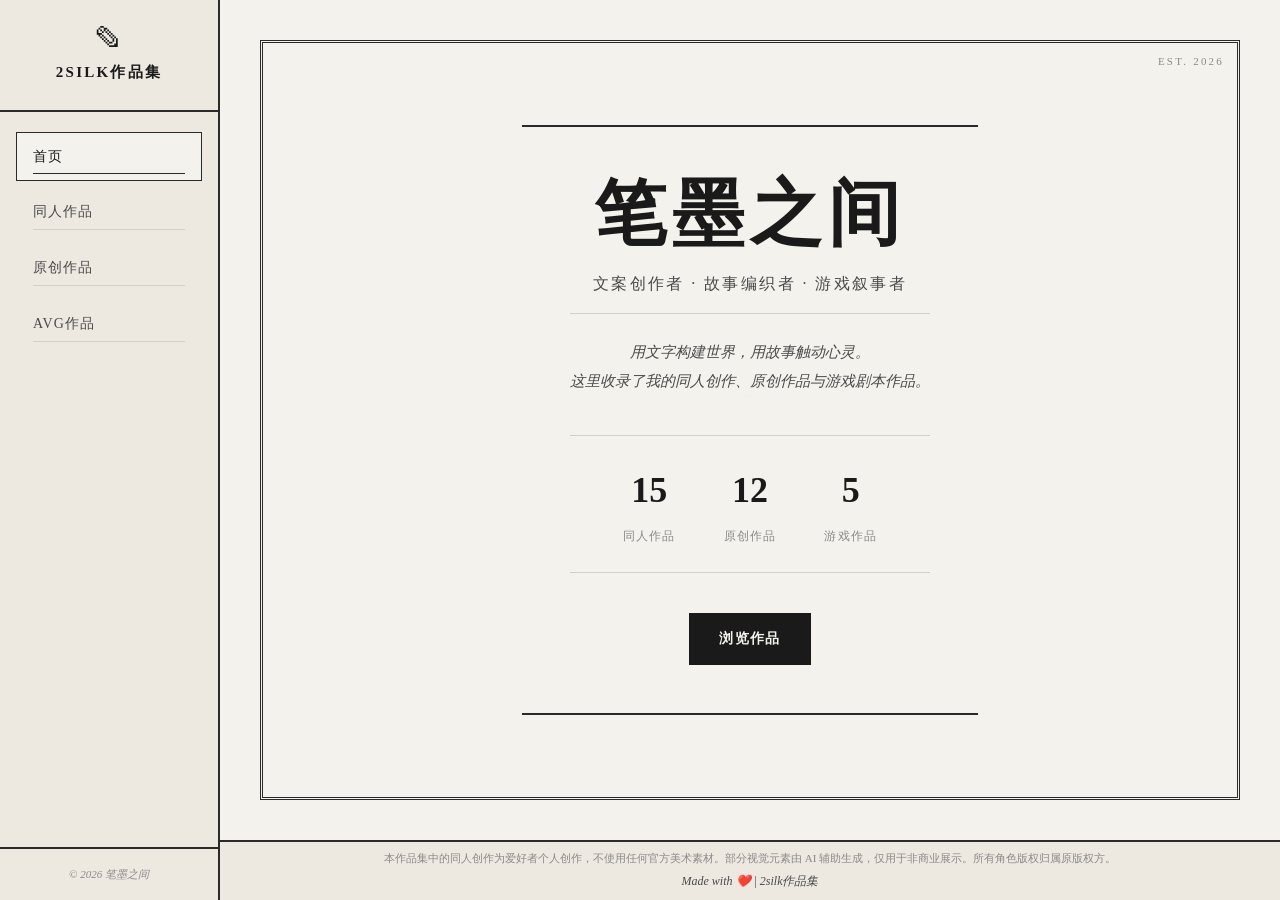
==== index.html @ c12ee705 "Initial commit: 作品集网站" ====
<!DOCTYPE html>
<html lang="zh-CN">
<head>
  <meta charset="UTF-8">
  <meta name="viewport" content="width=device-width, initial-scale=1.0, maximum-scale=1.0, user-scalable=no">
  <title>2silk作品集 | 笔墨之间</title>
  <link rel="stylesheet" href="style.css">
</head>
<body>
  <!-- ===== 侧边导航 ===== -->
  <nav class="side-nav" id="sideNav">
    <div class="nav-header">
      <span class="nav-logo">✎</span>
      <span class="nav-title">2silk作品集</span>
    </div>
    <ul class="nav-list">
      <li><a href="#home" class="nav-link active" data-page="home">首页</a></li>
      <li><a href="#fanworks" class="nav-link" data-page="fanworks">同人作品</a></li>
      <li><a href="#originals" class="nav-link" data-page="originals">原创作品</a></li>
      <li><a href="#games" class="nav-link" data-page="games">AVG作品</a></li>
    </ul>
    <div class="nav-footer">
      <span>© 2026 笔墨之间</span>
    </div>
  </nav>

  <!-- ===== 移动端汉堡菜单 ===== -->
  <button class="menu-toggle" id="menuToggle" aria-label="菜单">
    <span></span><span></span><span></span>
  </button>

  <!-- ===== 遮罩层 ===== -->
  <div class="overlay" id="overlay"></div>

  <!-- ===== 页面容器 ===== -->
  <!-- 每个页面都是独立的固定定位容器，有自己的滚动区域 -->
  
  <!-- 首页 -->
  <div class="page-container active" id="container-home" data-page="home">
    <div class="page-scroll">
      <div class="hero">
        <div class="hero-bg"></div>
        <div class="hero-content">
          <h1 class="hero-title">笔墨之间</h1>
          <p class="hero-subtitle">文案创作者 · 故事编织者 · 游戏叙事者</p>
          <p class="hero-desc">用文字构建世界，用故事触动心灵。<br>这里收录了我的同人创作、原创作品与游戏剧本作品。</p>
          <div class="hero-stats">
            <div class="stat-item">
              <span class="stat-num" data-count="15">0</span>
              <span class="stat-label">同人作品</span>
            </div>
            <div class="stat-item">
              <span class="stat-num" data-count="12">0</span>
              <span class="stat-label">原创作品</span>
            </div>
            <div class="stat-item">
              <span class="stat-num" data-count="5">0</span>
              <span class="stat-label">游戏作品</span>
            </div>
          </div>
          <div class="hero-cta">
            <a href="#fanworks" class="btn btn-primary" data-nav="fanworks">浏览作品</a>
          </div>
        </div>
      </div>
    </div>
  </div>

  <!-- 同人作品 -->
  <div class="page-container" id="container-fanworks" data-page="fanworks">
    <div class="page-scroll">
      <div class="page-content">
        <div class="page-header">
          <h2>同人作品</h2>
          <p>基于已有世界观的故事再创作，以我自己的理解与想象赋予角色新的生命。</p>
        </div>
        <div class="work-grid" id="fanworksGrid"></div>
      </div>
    </div>
  </div>

  <!-- 原创作品 -->
  <div class="page-container" id="container-originals" data-page="originals">
    <div class="page-scroll">
      <div class="page-content">
        <div class="page-header">
          <h2>原创作品</h2>
          <p>完全独立的原创故事，涵盖都市、奇幻、科幻等多种题材。</p>
        </div>
        <div class="work-grid" id="originalsGrid"></div>
      </div>
    </div>
  </div>

  <!-- AVG作品 -->
  <div class="page-container" id="container-games" data-page="games">
    <div class="page-scroll">
      <div class="page-content">
        <div class="page-header">
          <h2>AVG作品</h2>
          <p>橙光AVG视觉小说，含剧情文案、分支设计与角色塑造。</p>
        </div>
        <div class="work-grid" id="gamesGrid"></div>
      </div>
    </div>
  </div>

  <!-- 阅读器 -->
  <div class="page-container page-reader-container" id="container-reader" data-page="reader">
    <div class="reader-layout">
      <div class="reader-topbar">
        <button class="reader-back" id="readerBack">← 返回</button>
        <span class="reader-topbar-title" id="readerTopTitle"></span>
      </div>
      <div class="reader-main">
        <div class="reader-scroll" id="readerScroll">
          <article class="reader-article" id="readerArticle"></article>
        </div>
        <nav class="reader-toc" id="readerToc">
          <div class="toc-title">目 录</div>
          <div class="toc-list" id="readerTocList"></div>
        </nav>
      </div>
    </div>
  </div>

  <!-- 河海津韵 H5 -->
  <div class="page-container" id="container-hehaijinyun" data-page="hehaijinyun">
    <div class="h5-topbar">
      <button class="h5-back" id="h5Back">← 返回作品</button>
      <span class="h5-topbar-title">河海津韵 · 一条运河的数字新生</span>
    </div>
    <div class="h5-scroll" id="h5Scroll">
      <!-- Part 1: 上游段 -->
      <section class="h5-section" id="h5-part1">
        <span class="h5-section-label">壹 · 上游段</span>
        <div class="h5-section-bg"><img src="hehaijinyun/part1.jpg" alt="运河上游段"></div>
        <div class="h5-hotspot" style="top:9%;left:32%;" data-id="p1_1">
          <span class="h5-hotspot-label">九宣闸守闸小屋</span>
          <div class="h5-note">
            <button class="h5-note-close" aria-label="关闭">×</button>
            <div class="h5-note-header">
              <div class="h5-note-type">守闸人日记</div>
              <h3 class="h5-note-title">九宣闸 · 守闸小屋</h3>
              <div class="h5-note-meta"><span>天津静海区南运河九宣闸</span><span>运河守护者</span></div>
            </div>
            <div class="h5-note-body">
              <h4>昔日使命</h4>
              <p>九宣闸始建于明代，是南运河上重要的节制闸口，控制着上游来水与下游漕运的命脉。闸务关系重大，催生了专业的守闸人。其职责往往在家族内或师徒间传承，形成了一套观水情、启闸板、护漕船的独特经验体系。那“绞关嘎吱响，闸板寸寸提”的瞬间，决定着水流的速度与船只的通达。守闸人不只是水利工匠，更是运河脉搏的感知者。</p>
              <h4>今日传承</h4>
              <p>如今的九宣闸已实现现代化水利管理，但闸畔的青石台阶、古老的闸门结构依然诉说着往昔。这里已成为运河文化的重要站点，人们可以在此遥想当年守闸人提闸放水的场景，感受“运河命门”的厚重历史。那份对水情的敬畏、对责任的坚守，已融入运河文化的基因，被一代代人传承。</p>
              <h4>静海九宣闸守闸人日记</h4>
              <p class="date">癸卯年 六月初十 晴</p>
              <p>一大早，天还黑着，我就醒了。河面上风凉飕飕的，还带着腥味，扑到脸上，一下子就清醒了。还是老样子，提上三尺长的铁板收，沿着青石闸门走一遭。大清早的石头又湿又滑，走得时候一定得一步一步走稳了，不然就和老张一样，摔地上半个月下不了床。不过我技术好，从来没摔过。</p>
              <p>今天闸下的水流声和往日不一样，闷闷地，不清脆。我赶紧弯下腰，伸手探进水流，再仔细看水纹地走势。看来是上游前几日的雨下来了，水头快到了。我不敢怠慢，连忙把我儿叫醒，带着他来到绞关胖。我们俩一起抱住绞关的手臂，腰腿一起发力，铁轴与石槽嘎吱嘎吱响，闸板一寸寸被提起，汹涌的河水一下子涌出来。我看着我儿高大强壮的背影，第一次意识到我的儿子已经长大了，可以继承我的事业。我们陈家时代守着这九宣闸，到我这就是第三代了，从前我还担心儿子心太野，干不了这活，但是谁想到这小子越长大越沉稳，我这心一下踏实了。</p>
              <p class="date">六月十五 小雨</p>
              <p>今天天不好，刚晌午，雨就下来了。这雨啪嗒啪嗒没下一会，远远看着，一支漕船队就来了，船队在闸前慢慢停下来，跳板上跳下来一个押运官。我一看，嘿，老相识了。老何一开口还是文邹邹的，什么麻烦了幸苦了，我就不爱听，拉着他进来喝水歇脚。老何可歇不住，走到闸边，看看水位刻度，又抬头看看天，愁得直叹气。我知道他在担心什么，我赶忙宽慰他。现在这天气可不是和启闸放水，万一雨再下会，很危险，不如让船工兄弟们靠岸歇歇，吃几口热乎饭，等雨过了给你们送过去。</p>
              <p>过了会，雨果然停了，老何笑得眯缝眼。我赶紧让闸门提起，十余艘船漕一艘艘过去，老何给我招手。我就说就没我办不成的事。</p>
              <p class="date">六月二十 大暑</p>
              <p>这鬼天气，没把人热死，但这也不耽误今天的大事。儿他娘一大早就开始收拾，杀了只鸡，香烛纸马也备好了，今天要祭拜河神爷，给他过生辰。</p>
              <p>到了傍晚，天好容易凉快点，村里的人都来了。在河神庙前早就已经摆好了鸡、鱼还有瓜果。我穿着新衣服，站在乡老前，在庙前主持祭祀。我先点燃香烛，然后就开始念祝祷词，这是世代传下来的，我爹、我爷爷、我太爷爷祭祀的时候都要念，乞求来年平安，接着大家一起倒地跪拜。等祭拜完了，我就把供品跟大家分了，这就是“散福”，大家就一边吃一边笑。每次祭拜都是我最开心的时候，看着大家说笑，再看着我们世代守护的运河，心里美滋滋的。</p>
            </div>
          </div>
        </div>
        <div class="h5-hotspot" style="top:38%;left:22%;" data-id="p1_2">
          <span class="h5-hotspot-label">独流老醋坊</span>
          <div class="h5-note">
            <button class="h5-note-close" aria-label="关闭">×</button>
            <div class="h5-note-header">
              <div class="h5-note-type">醋坊学徒回忆录</div>
              <h3 class="h5-note-title">独流老醋坊 · 体验工坊</h3>
              <div class="h5-note-meta"><span>天津静海区独流镇南运河畔</span><span>舌尖上的非遗</span></div>
            </div>
            <div class="h5-note-body">
              <h4>昔日匠心</h4>
              <p>独流老醋，源于明代，与运河血脉相连。是中国三大传统名醋之一，与山西陈醋、镇江米醋齐名，距今已有三百多年历史。其酿造技艺于2002年入选天津市非物质文化遗产名录。在漕运鼎盛时期，一坛坛老醋经由南运河进入海河，北上京津，南下齐鲁，成为运河饮食文化中流通的商品与味觉记忆。</p>
              <h4>今日新生</h4>
              <p>如今，独流老醋作为重要的非遗品牌持续发展。传统的古法技艺，作为宝贵的文化记忆在行业内得到传承与保护。在独流镇，游客可以了解酿造流程，品尝正宗风味，感受运河之水与时间共同造就的匠心之作。</p>
              <h4>南运河畔独流镇醋坊学徒回忆录</h4>
              <p>我叫石头，宣统二年一进秋，我就被爹娘送到这镇上的醋坊做学徒。我其实一点都不想来，我舍不得我爹娘。我娘对着我抹眼泪，一边给我收拾包袱一边哭，看得我也想哭。我爹拍拍我脑袋，嘱咐我手脚麻利点，让我多学多问，学个手艺以后饿不死。我有点懂又优点糊涂，但是我爹总不会害我，我就这么上路了。</p>
              <p>我们独流镇顶有名，一是因为南运河三岔河口的水流在这里，一是因为我们这有名的醋。</p>
              <p>刚到醋坊的时候，那味差点给我呛晕过去。如果只是酸味倒还好了，那味道说不上来，好像钻进我的鼻孔进我的脑子，冲得我睁不开眼。我的师傅是醋坊得大掌柜，精瘦精瘦的，眼睛比刀还锋利。我当时有些怕他。他领着我去院子里看上百口半埋在底下的紫砂缸，告诉我这醋是要运河的水、本地的高亮还要加上本地的日头、风和耐心，少一个都酿不出来。我装作听懂的样子点点头。</p>
              <p>然后我就开始干活了，从最简单的看缸开始。每天天不亮，我就要跟着大师兄光着脚爬上梯子，一个个揭开缸顶的苇席盖子。我一开始不懂为啥一定要光着脚，这脚底板老被石子沙子扎。师傅训我，说脚底板最知道冷热，只要光着脚踩上去，才能指导缸里面的温度变化。我不敢顶嘴，只能光脚踩在满是露水的缸沿上，有时还差点摔下去。幸好有我师兄在，他在我后面托着我，还叮嘱我让我身子稳住，这样眼睛才能看准，鼻子才能闻细。我听话弯腰去闻，这味更冲了，我眼睛都睁不开，师傅还要在旁边考我，问我东角第三口缸什么成色了。我努力地去闻，好像酸里面有点酒气，还有点果子熟了的甜香。师傅告诉我那是醋正在转味，过两天就该下盐止酵了。我好像懂一点了。</p>
              <p>酿醋除了手艺还需要运河水。坊里取水，不能在近岸的浅水，一定要摇着小船到运河中心水流最活的地方用水桶沉下去打上来。师傅说这是因为岸边的水有太多泥土气，不够活。等到了冬天，河面结冰，漕运听了，我们醋坊却忙了起来，为的是开春的第一批商船。</p>
              <p>那时候整个镇子都是醋香味，一辆辆骡马车都拉着成坛的老醋，从各个醋坊汇聚到运河码头。可热闹了，船老大和醋坊掌柜们在岸上议价，扛活的脚夫们喊号子把一坛坛醋搬上甲板。那些醋就这么顺着南运河进入海河，北上京津，南下齐鲁。</p>
              <p>我来到这的第三年，我终于有机会跟着师傅一起淋醋，就是把发酵成熟的醋装进淋缸，舀入运河水，利用古法让汁液一层层渗透析出。师傅让我尝了一口，那味道很香很香，还有回甘。我终于爱上了这里的醋，爱上了酿醋，之前师傅和我说的话，爹娘和我说的话我全懂了。</p>
            </div>
          </div>
        </div>
        <div class="h5-hotspot" style="top:78%;left:30%;" data-id="p1_3">
          <span class="h5-hotspot-label">纤夫的号子</span>
          <div class="h5-note">
            <button class="h5-note-close" aria-label="关闭">×</button>
            <div class="h5-note-header">
              <div class="h5-note-type">纤夫日记</div>
              <h3 class="h5-note-title">纤夫的号子</h3>
              <div class="h5-note-meta"><span>天津武清区北运河河西务段</span><span>力的诗篇</span></div>
            </div>
            <div class="h5-note-body">
              <h4>昔日身影</h4>
              <p>北运河河西务段，河道曲折，水流湍急。纤夫们赤膊弓背，脚踩险峻河岸，肩扛沉绳，以号子为令，齐心拉船前行。那一声声即兴编唱的劳动号子，不仅是协调动作的节拍，更是与自然抗争的生命呐喊，是运河上最原始悲壮的声音艺术。</p>
              <h4>今日回响</h4>
              <p>如今的北运河武清段，经过生态治理与景观提升，已成为风景优美的滨水廊道。漫步于此，可在绿水清风中遥想当年“舟行水上、纤夫在岸”的艰苦与壮阔，感受运河文化中坚韧不拔的精神力量。</p>
              <h4>武清段北运河河西务一代纤夫日记</h4>
              <p class="date">民国四年 三月初二 晴</p>
              <p>河开了。在河西务等了七八天，冰排总算往下走了，我和兄弟们眼睛里直冒绿光，一个冬天过去，我们肚子里的油水早就刮干净了。</p>
              <p>今天接了开春的第一趟活，是通州来的粮船，往天津卫送。这船老大好说话，价钱老规矩，还管两顿饭。</p>
              <p>我和兄弟们一下子来了干劲，我一嗓子吼出去：“搭肩——”。身后十几个兄弟齐刷刷把纤绳往肩膀上套，拿绳子死沉死沉，像一条大蟒蛇，往肩上一搭感觉骨头都断了。这天凉，绳子也沉，要想活干好，非得使点绝招，那就是喊号子。什么“天上的日头毒又毒”“地下的喝水冷又冷”，几句喊下来身子也热了，也有劲了，而且得是喊得越大声越好。我边喊边留意，这一群人属我喊得好。</p>
              <p class="date">三月初五 阴</p>
              <p>要说我们最怕的就是过青石砬子了，那简直就是鬼门关。路窄得跟刀尖一样，下面就是翻滚的水流。只要一到这，我准得喊：“收绳——提起——”。所有人都紧紧贴在石壁上，屏住呼吸，一寸一寸挪动，这时候就又要喊号子了。</p>
              <p class="quote">“加把劲啊——过了鬼门关！”<br>“阎王爷嫌咱——命太贱！”</p>
              <p>喊几句提提气，再一点点磨过去，每次过去了，我都松口气。</p>
              <p class="date">三月甘八 晴</p>
              <p>这趟活总算是完了，结完账，手里拿了钱，心里才踏实，这次也是有惊无险啊。到了码头边，看到一个学生模样的人那个本子不知道再写什么。看到我过来他跑来问我会不会唱号子，说这是民间艺术。</p>
              <p>这可是问对人了，这一片谁不会唱号子，但是属我唱得最好，但是说啥民间艺术我也不懂，那学生好像想听，我就跟他喊了几句，我一边喊，他一边记。后来我才明白，他那我们的号子当文化嘞。我是不懂这那的，我只知道，没有这号子我们就干不了活，这鬼门关也过不去，有了号子就有了胆子，有了吃饭的家伙。不管了， 好好歇歇，明天，又要回去了。</p>
            </div>
          </div>
        </div>
      </section>

      <!-- Part 2: 郊野文旅 -->
      <section class="h5-section" id="h5-part2">
        <span class="h5-section-label">贰 · 郊野文旅</span>
        <div class="h5-section-bg"><img src="hehaijinyun/part2.jpg" alt="运河郊野文旅段"></div>
        <div class="h5-hotspot" style="top:18%;left:22%;" data-id="p2_1">
          <span class="h5-hotspot-label">杨柳青年画作坊</span>
          <div class="h5-note">
            <button class="h5-note-close" aria-label="关闭">×</button>
            <div class="h5-note-header">
              <div class="h5-note-type">年画匠人日记</div>
              <h3 class="h5-note-title">杨柳青年画作坊</h3>
              <div class="h5-note-meta"><span>天津西青区杨柳青镇</span><span>清代中叶—民国时期城市手工艺文化</span></div>
            </div>
            <div class="h5-note-body">
              <h4>昔日辉煌</h4>
              <p>杨柳青木版年画自清代中叶盛行，以杨柳青镇为核心，辐射南乡三十二村庄（如周家庄、李家庄、赵家庄、古佛寺、炒米店等），形成庞大的年画生产体系。作坊里香气混杂，墨汁、木料、炭条、宣纸轮番上阵，画师们晨起听码头号子、傍晚看南运河渔火点灯，打样、雕版、套色、开相、裱画一气呵成。年画图案丰富多彩，吉祥喜庆，流行于天津及周边地区的民居门楣、商铺橱窗。那时的杨柳青，是年画手艺人聚集的中心，也是运河水路贸易带动下的文化繁盛之地。</p>
              <h4>今日新生</h4>
              <p>时光流转，杨柳青镇的年画作坊虽少了当年的繁忙，但木版年画仍通过博物馆、文创体验店和节庆活动延续。游客可走进改造后的作坊，观摩打样、刻版、套色、开相、裱画全过程，体验“墨香、纸香、木香”的古老工艺。作坊旁的南运河水面静静流淌，古运河桥梁和村落轮廓依稀可辨，仿佛把人带回民国时期的作坊日常。年画不仅是文化遗产，更成为市民和游客理解天津运河沿岸历史生活的窗口，让古老的年味在现代城市中得以延续。</p>
              <h4>《杨柳青年画匠人日记：勾·刻·印·画·裱》</h4>
              <p class="date">一、勾：出样子——腊月十六·晨</p>
              <p>霜花结在门楣上，南运河的雾正漫过九宣闸，又到了必须缩着脖子开门的年关。</p>
              <p>听见辛口码头那头传来拖船的号子，我便知道自己该起来开工了。无论是对岸的商船，还是我用来糊口的这门年画手艺，都跟运河水一样从祖祖辈辈那代流淌下来，师傅在世时常说：“咱辛口的水，打从光绪九年宣闸那会儿就养人。”</p>
              <p>作坊里杜梨木板的香气混着新磨的墨味，比后巷玉佛寺的檀香还提神。今天要做的是《莲年有余》墨线版，讲的是吉祥喜庆、年年有余。天津人过年，门上少不了贴这幅画：胖娃娃抱鲤鱼，脚踩莲花，寓意“有鱼有莲”“连连有余”，图个好兆头。</p>
              <p>我让徒弟小顺磨墨，砚台里墨汁映着窗棂，跟窗外的运河水一块晃。我拿起炭条开始打样。行里把这步叫“勾”，也叫“出样子”。是整幅年画的第一步，相当于立骨架。画师得先照着画店要的题目或自己的心意设计图样，初稿打完，再一遍遍改，最后用白描的法子勾出干净线稿，转到薄棉纸上备用。杨柳青年画的底子，全靠这一勾的准头。</p>
              <p>小顺磨完墨也有样学样，捏着炭笔打草稿，鱼肚画得比漕船还宽。我敲他脑袋笑骂：“鲤鱼再肥也得收着劲儿，你这画得像没扎口的粮袋！”</p>
              <p class="date">二、刻：雕版——腊月十七·晚</p>
              <p>腊月二十三，天擦黑，屋外风刮得瓦片直响。老霍正低着头刻那块《莲年有余》，手底下的木板被刨得细腻光滑，凿子一进一出，卷起的木屑打着旋儿落到膝头。</p>
              <p>“瞅这鲤鱼，肥得好！”他乐呵呵地说，胡子尖都颤。老霍刻的是墨线版——整幅画的“骨头”，得稳，得有神气。他爷爷当年给光绪爷画过“贴落”，老霍总爱提这茬儿，说手上的茧子比刨子还硬。</p>
              <p>我问：“‘点套’分了几色？”老霍头也不抬：“红黄绿蓝，四色。”作坊里干活的都懂，“点套”是印刷前的分色定版，也就是在画稿勾好、刻出墨线版之后，要由画师确定整幅画要用几种颜色、每种颜色印在什么位置。每定一种色，就得刻一块对应的色版。三色拙朴，四色活泛，五色热闹，六色就得大师出手。所以老霍说红黄绿蓝四色，其实是在显摆手艺，说明他刻的墨线版分色讲究、层次够足。四色能配出七八种过渡色，既热闹又不俗，正是行里人常夸的“四色套，八面光”。</p>
              <p>小顺在旁边打下手，我让他学着认刀。圆口刀刻弧线，莲花瓣、胖娃娃脸都靠它；斜口刀刻直线，鱼鳞、衣褶要利落；三角刀专管细活儿，眼眉、叶脉、鱼须。</p>
              <p>“师傅，”小顺问，“刻到啥时候才算出师？”我重复了一遍师祖讲过的话：“等你刻的鲤鱼能让猫去扑，就算成了！”</p>
              <p class="date">三、印：套色——腊月十八·午</p>
              <p>“啪嗒！”我把木夹子拍在画案上，宣纸绷得紧紧的。小顺蹲在旁边，我指着纸边说：“印画先得夹牢，松了，印出来就是歪嘴娃娃！”他慌忙学着夹，我接过来示范：“天头一道，地脚一道，中间一道，三夹稳喽，纸才不会跑。”</p>
              <p>案上放着昨夜晾干的墨线版，旁边一溜排着红、黄、绿、蓝四色版。印画的规矩，是先骨后肉——墨线先印出神气，再套彩添喜气。</p>
              <p>我先在墨线版上匀匀抹上墨，左手翻纸，右手拿起鬃刷。刷子在纸上轻轻滑过，一下、两下，墨迹便透了上来。力道必须把握好，趟子使得太轻，线不匀；太重，又容易糊。印完一色，换一版，一遍遍对准十字标。先印红，红是喜气的根儿。娃娃的腮、鲤鱼的鳞尖，都是红。刷子一趟过去，整幅画立马亮了。再印黄，黄是光，是福气。它落在元宝、腰带、莲心上，添得整幅画金灿灿的。第三是绿，绿衬生意，也养眼。莲叶、鱼尾、门帘，都靠它生出活气。最后压蓝，蓝是压轴的色，不多，只点在云纹、鞋帮上，稳着气场，不让前头几色显得太喧闹。</p>
              <p>四版一层层叠上去，趟子扫动的节奏像河水拍岸，纸面一点点透出年味。晾起来看，红不俗、黄不燥、绿不脏、蓝不暗，热闹得刚刚好。</p>
              <p class="date">四、画：开相——腊月十九·晚</p>
              <p>油灯的火苗子舔着灯芯，把画案子照得一片黄澄澄。我跟小顺蹲在“门子”前——今儿该给《莲年有余》的胖娃娃“开相”。</p>
              <p>小顺笨手笨脚捏着细狼毫笔，金粉调得太稀，一滴黄汤子滴在鱼眼睛上，他“哎哟”一声，脸立马白了。我照着他后脑勺拍了一巴掌：“慌嘛！拿吸水纸沾，别擦！明儿让你娘拿鸡蛋黄给你补补手笨！”</p>
              <p>作坊里颜料罐子叮当作响——石青是拿蓝铜矿碾的，末子细得能飘起来；藤黄搁在粗瓷碗里，跟南运河的迎春花一个色。我眯着眼瞅那胖娃娃的脸，想起画诀里的娃娃样：“短胳膊短腿大脑壳，小鼻子大眼没有脖”。</p>
              <p>外头忽然“砰”的一声炸响，小顺吓得笔都掉了。我扒着窗户一看——是西巷二傻子在放二踢脚，红纸屑飞得比玉佛寺的塔尖还高。老杨头推着车吆喝：“山楂的！糖葫芦串儿——”小顺吸溜着鼻子：“二十三祭灶，我娘说要炸糖糕……”“先把活儿干好！”</p>
              <p>“师傅，咱这手艺，明年还能有饭吃不？估衣街的洋布庄都卖机器印的画了……”灯芯爆了个小花，我叹口气，把油灯往他那边推：“明儿还得给石家大院那幅‘开脸’，早点睡。记着，只要还有人家贴年画，咱手里的笔就撂不下。”</p>
              <p class="date">五、裱：装裱——腊月二十·晨</p>
              <p>小顺一早就把糨糊熬好，我伸手试了试温度，不凉不烫，正合适。案上摊着昨夜晾干的《莲年有余》，胖娃娃的红袄绿裤透着光。</p>
              <p>“裱画靠的不是力气，是稳。”我叫小顺过来打下手，用刷子顺着纸背抹糨糊。头道托纸贴上后，轻轻赶气、拍平，再晾。第二道、第三道都得等干透再托，这叫“三托三晾”，急不得。好画得靠好裱，最后的成果板正、透气、扛潮，挂十年都不会走样。</p>
              <p>等日头爬到文昌阁檐角，我抹了把汗，把画晾在竹架上。四五天的工夫，就为了这一幅。等颜色透干，石家大院的伙计来取，人家挂在堂前，也就图个热闹。无论咱做得再仔细，到了他们眼里，也不过是年节里的一幅买卖画。吃过腊八粥，贴上去，过了元月十五就撕下烧了。咱这些手艺人忙得眼花手软，图的就是一声“行价没变”。</p>
              <p>有时我也琢磨，这门手艺还能坚持多久。不过，万一还有人想买呢？年画嘛，喜气的事，总不能断在咱这代人手上。</p>
              <p>南运河上的渔火亮了，独流木桥的轮廓在暮色里像幅水墨画。小顺蹲在门槛上数铜板，我拍他后背：“收好了，改明儿给你娘做身新衣裳，剩下的给你爹打壶酒。”</p>
            </div>
          </div>
        </div>
        <div class="h5-hotspot" style="top:28%;left:72%;" data-id="p2_2">
          <span class="h5-hotspot-label">什样杂耍一锅烩</span>
          <div class="h5-note">
            <button class="h5-note-close" aria-label="关闭">×</button>
            <div class="h5-note-header">
              <div class="h5-note-type">津门茶园散文</div>
              <h3 class="h5-note-title">什样杂耍一锅烩</h3>
              <div class="h5-note-meta"><span>天津南开区运河沿线杂耍茶园</span><span>民国时期—天津曲艺鼎盛期</span></div>
            </div>
            <div class="h5-note-body">
              <h4>昔日辉煌</h4>
              <p>天津杂耍，作为北方曲艺的重要发祥地，自民国初年起便活跃于大运河沿岸的小梨园、大观园等舞台。杂耍园子（茶园）多依运河而建，台下观众与船工、茶客亲近互动，演员即兴应对观众“垫话”，形成独特表演传统。演出内容称为“什样杂耍一锅烩”，融合京韵大鼓、梅花大鼓、河南坠子、山东梨花片等各地曲艺技艺，并强调“现挂”，即演员根据现场情况临时发挥、加花点（即兴的装饰性表演或唱词）。代表名家刘宝全以京韵大鼓闻名，唱腔雄浑、节奏明快，即兴能力强；史文秀擅长梅花大鼓，注重声势结合，鼓点与身段变化精彩。“戏剧大成于北京，杂耍发祥于天津”的深厚底蕴，令杂耍成为津门特有的城市文化符号。</p>
              <h4>今日新生</h4>
              <p>随着时代变迁，传统杂耍文化面临传承断层和观众流失，但天津杂耍正积极推动复兴与保护。多家老字号园子改造为文化演艺场所，定期举办杂耍表演和曲艺讲座，让公众体验原汁原味的津门味道。近年来，天津市已启动杂耍申报国家级非物质文化遗产工作，这不仅肯定了其历史价值，也为艺术创新提供政策支持。通过申遗，年轻观众被吸引参与演出与学习，相关部门加强整理与研究，天津杂耍的传统技艺、表演规则和互动文化得以保存和传承。</p>
              <h4>《津门杂耍茶园》</h4>
              <p>“当啷——！”茶房老李手一抖，铜壶盖掉地上，正赶上戏台上张寿臣抖包袱：“您猜咋地？京剧名角登台得鸣锣开场，咱这杂耍园子的角儿上场——得先接茶客扔的糖堆儿！”</p>
              <p>满场都乐了，运河风裹着鱼腥味吹进杂耍园子，无论是老街坊还是新游客都拍起手来。</p>
              <p>船工老张蹲第一排，啃着炸糕接话：“刘宝全先生，您那《白帝城》今儿得带‘花点’啊！”台上先生立马改词：“赵云护主——就跟您过河似的，千难万险盖不住的稳当！”台下哄笑叫好：“听听！张大哥，明儿您过了三岔口，可得给刘先生捎两条活鱼来！”——这才是天津杂耍园子的热络气儿，台上台下拿码头事儿逗乐。</p>
              <p>天津杂耍的词儿是“现挂”的，不止今天这场是这样。河南坠子田姑娘抱着坠胡上台，见台下估衣街的老板娘正扒拉算盘，张口就改了词：“穆桂英披挂整，不挂帅印扛面袋，估衣街的布衫子，全靠商船遥运来！”茶房老李拎着锡壶跑过，接了句荤口：“田姑娘要是扛面袋，船工们抢着帮你拉纤哟！”台上姑娘脸一红，手里坠胡一挑，调子拐了个天津快板的弯儿，逗得满场茶碗碰得叮当响。</p>
              <p>咱天津是“什样杂耍一锅烩”。刚看完史文秀的梅花大鼓，转眼就见抖空竹的小子把空竹甩成漩涡；戏法王的坛子在手里转得比漕船舵还溜，啪地一声扣桌——变出仨狗不理包子！</p>
              <p>月上中天，运河里的船点起灯笼，茶园的汽灯把“杂耍”俩字照得发烫。真正的天津味儿，就在这园子里：不装腔，不拿乔。糖堆儿飞满空，台下观众随口接话，手巾、道具在空中翻腾，汗珠、笑声、喊声混成一股热气，活泛泛地淌进老少爷们的心里。</p>
            </div>
          </div>
        </div>
        <div class="h5-hotspot" style="top:68%;left:75%;" data-id="p2_3">
          <span class="h5-hotspot-label">爱国布</span>
          <div class="h5-note">
            <button class="h5-note-close" aria-label="关闭">×</button>
            <div class="h5-note-header">
              <div class="h5-note-type">民国《益世报》特讯</div>
              <h3 class="h5-note-title">爱国布</h3>
              <div class="h5-note-meta"><span>估衣街实业工厂旧址</span><span>民国时期——天津民族工商业兴起期</span></div>
            </div>
            <div class="h5-note-body">
              <h4>昔日辉煌</h4>
              <p>民国初年，天津已是北方最重要的纺织重镇。漕运衰而商贸兴，沿运河两岸的工厂烟囱与机织声，成为近代中国“新工业文明”的象征。自周学熙创办直隶工艺总局以来，天津织染业迅速由手工坊转入机器化生产。1904年创立的“天津织染缝纫公司”，率先引入英式电力织机；1915年官办“直隶模范纺纱厂”开工，成为北方机器纺织业的起点。其后华新、裕元、宝成等民族资本纱厂相继成立，织机林立，昼夜轰鸣。</p>
              <p>“爱国布”的旗帜在五四运动中高高飘扬。为抵制洋货，天津工人以国产棉纱织布，染上蓝印、花纹与“华新”商标，称为“爱国布”，销往北平、山东、河南各地。彼时的织工，多为出身贫寒的女子，操梭转机间，终日纺线。人称“织娘”或“机房红”，她们身影穿梭于纱机之间，犹如机器的脉搏，与城市的呼吸同频。</p>
              <h4>今日新生</h4>
              <p>昔日的大胡同织染区，机杼之声早已淡去，而天津织染工业的精神却在城市记忆中延续。天津青年设计师与非遗传承人合作，将“爱国布”图案与蓝印花布、织锦纹样相结合，推出文创服饰与织品，将旧日工房的机械美学重新转译为当代审美。织染，不再只是工业的象征，而成为天津城市精神的载体——以柔制刚，以工显智，在流水的节奏中延续一座城市的生命力。</p>
              <h4>爱国布风行津门　国产货撼动九州</h4>
              <p class="date">民国八年五月六日 天津《益世报》特讯（本报记者 张伯苓）</p>
              <p>天津电——天津所产“爱国布”，驰名全国，近来尤为津门之冠。其兴起之原，实肇于本世纪初叶民族危机方殷、爱国思潮方炽之际。清廷末年，洋布充斥，土布销路渐废，织匠失业，街巷机声日稀。时直隶总督袁世凯以“新政”为号，设直隶工艺总局于津，以“振兴工艺、奖劝民办实业”为旨，劝民间自织自染，期以挽回利权。然因外货倾销，国人好洋，成效寥寥。</p>
              <p>迨至光绪三十一年（1905），举国掀起反美爱国运动，天津工商学三界首倡“抵制美货”“提倡国货”，《不售美货说帖》《抵制美货实行办法十则》相继传布。商界名士宋则久，时任敦庆隆绸缎庄经理，率先登《大公报》广告，宣称“代售天津各厂所织诸样土布”，并题名“爱国布”，取其“以布表志、以货报国”之义。此举一出，群商效之，国货风气乃大启焉。</p>
              <p><span class="highlight">【实业自强　学界助宣】</span>记者近日至估衣街采访，所见爱国布之旗帜几遍街衢，男女学子多着土布衫，襟前绣五色旗徽。天津女师学生李慧珍登台演说曰：“洋布着身，犹受外侮；土布披体，方见自尊！”声震屋瓦。各布庄悬挂“爱国布”“中国人”诸商标，顾客盈门，排队者自朝至暮不绝。裕昌布庄东主赵德山更宣称：“凡购国布者，学生半价，市民满丈赠徽。”城西“天津实业工厂”厂主韩锡章受访言：“自国货运动起，厂中织机百余架，昼夜不歇。南开、北洋学生多来义务助销。”</p>
              <p><span class="highlight">【学界倡言 商界响应】</span>记者近日走访城内多家布庄与织布厂，所见所购爱国布均附商标，精美印制，或绘五色旗，或饰狮球、麒麟、双凤、聚宝盆、八仙、魁星等图案，寓意爱国富民；亦有飞艇、火车、轮船、汽车等图样，象征时代新机。各厂主多题告白于布边，言“提倡国货、振兴工商”“精求实业、挽回利权”，并嘱顾客“认明商标，庶不致误”。其文虽质朴，而情切切，见商人之良心、国人之志气。</p>
              <p><span class="highlight">【质精于工　名扬四方】</span>记者所访各厂，织布机改良已多，布质较前精细。民立第三半日学堂工艺厂曾与技师共研，将机器改良后，织布速度倍增，布质更为细密。《大公报》曾称赞：“其功可抵美布矣。”诸厂普遍重视机件、染料、花样之改进，织造素布、花布、闪花布、丝光布，以及袍料、被面等各式品类。工人昼夜操机，顾客络绎不绝，学界商界交相响应，皆以土布示志，彰显爱国之心。</p>
              <p>目前，天津爱国布风行津门，学生、市民争相购买，五色旗飘处，即见其布之影。厂主与学子同心，昼夜奔忙，热闹非常，其盛况可谓前所未有。</p>
            </div>
          </div>
        </div>
      </section>

      <!-- End -->
      <section class="h5-end" id="h5-end">
        <h2>河海津韵</h2>
        <p>一条运河 · 千年文脉 · 数字新生</p>
        <a onclick="scrollToH5Section('h5-part1')">回到上游 ↑</a>
      </section>
    </div>

    <!-- Navigation dots -->
    <div class="h5-nav-dots">
      <div class="h5-nav-dot active" data-target="h5-part1"></div>
      <div class="h5-nav-dot" data-target="h5-part2"></div>
      <div class="h5-nav-dot" data-target="h5-end"></div>
    </div>
  </div>

  <!-- 全站页脚 -->
  <footer class="site-footer">
    <p class="disclaimer-text">本作品集中的同人创作为爱好者个人创作，不使用任何官方美术素材。部分视觉元素由 AI 辅助生成，仅用于非商业展示。所有角色版权归属原版权方。</p>
    <p class="footer-sign">Made with ❤️ | 2silk作品集</p>
  </footer>

  <script src="data.js"></script>
  <script src="app.js"></script>
</body>
</html>
---- style.css ----
/* ===== 基础变量 ===== */
:root {
  --paper: #f4f2ec;
  --paper-aged: #ede9e1;
  --ink: #1a1a1a;
  --ink-dim: #4a4a4a;
  --ink-muted: #8a8a8a;
  --border: #2a2a2a;
  --border-light: #d4d0c8;
  --shadow: 0 2px 12px rgba(0, 0, 0, 0.12);
  --radius: 0;
  --radius-lg: 0;
  --transition: 0.3s ease;
  --nav-width: 220px;
  --footer-height: 60px;

  /* 旧变量映射，保持兼容 */
  --bg: var(--paper);
  --bg-card: #fff;
  --bg-hover: var(--paper-aged);
  --primary: #1a1a1a;
  --primary-light: #4a4a4a;
  --text: var(--ink);
  --text-dim: var(--ink-dim);
  --text-muted: var(--ink-muted);
  --border-hover: var(--border);
}

/* ===== 重置 ===== */
*, *::before, *::after {
  box-sizing: border-box;
  margin: 0;
  padding: 0;
}

html, body {
  height: 100%;
  overflow: hidden; /* 禁止全局滚动 */
}

body {
  font-family: Georgia, 'Times New Roman', 'Noto Serif SC', 'SimSun', serif;
  background: var(--paper);
  color: var(--ink);
  line-height: 1.7;
}

/* 报纸纸张纹理 */
body::before {
  content: '';
  position: fixed;
  inset: 0;
  pointer-events: none;
  z-index: -1;
  opacity: 0.35;
  background-image:
    radial-gradient(circle at 20% 30%, rgba(0,0,0,0.03) 1px, transparent 1px),
    radial-gradient(circle at 70% 60%, rgba(0,0,0,0.02) 1px, transparent 1px),
    radial-gradient(circle at 40% 80%, rgba(0,0,0,0.03) 1px, transparent 1px);
  background-size: 120px 120px, 180px 180px, 220px 220px;
}

/* ===== 侧边导航 ===== */
.side-nav {
  position: fixed;
  left: 0;
  top: 0;
  width: var(--nav-width);
  height: 100vh;
  background: var(--paper-aged);
  border-right: 2px solid var(--border);
  display: flex;
  flex-direction: column;
  z-index: 100;
  transition: transform var(--transition);
}

.nav-header {
  padding: 24px 20px;
  border-bottom: 2px solid var(--border);
  display: flex;
  flex-direction: column;
  align-items: center;
  gap: 8px;
  text-align: center;
}

.nav-logo {
  font-size: 28px;
  color: var(--ink);
  font-family: Georgia, serif;
  line-height: 1;
}

.nav-title {
  font-size: 15px;
  font-weight: 700;
  color: var(--ink);
  letter-spacing: 0.15em;
  text-transform: uppercase;
}

.nav-list {
  list-style: none;
  padding: 20px 16px;
  flex: 1;
}

.nav-list li {
  margin-bottom: 6px;
}

.nav-link {
  display: block;
  padding: 12px 16px;
  color: var(--ink-dim);
  text-decoration: none;
  border: 1px solid transparent;
  transition: all var(--transition);
  font-size: 14px;
  font-weight: 500;
  letter-spacing: 0.08em;
  position: relative;
}

.nav-link::after {
  content: '';
  position: absolute;
  bottom: 6px;
  left: 16px;
  right: 16px;
  height: 1px;
  background: var(--border-light);
}

.nav-link:hover,
.nav-link.active {
  background: var(--paper);
  color: var(--ink);
  border-color: var(--border);
}

.nav-link:hover::after,
.nav-link.active::after {
  background: var(--border);
}

.nav-footer {
  padding: 16px 20px;
  border-top: 2px solid var(--border);
  font-size: 11px;
  color: var(--ink-muted);
  text-align: center;
  font-style: italic;
}

/* ===== 移动端菜单 ===== */
.menu-toggle {
  display: none;
  position: fixed;
  top: 16px;
  left: 16px;
  z-index: 101;
  width: 40px;
  height: 40px;
  background: var(--paper);
  border: 2px solid var(--border);
  cursor: pointer;
  flex-direction: column;
  align-items: center;
  justify-content: center;
  gap: 5px;
}

.menu-toggle span {
  display: block;
  width: 20px;
  height: 2px;
  background: var(--ink);
  transition: all var(--transition);
}

.overlay {
  display: none;
  position: fixed;
  inset: 0;
  background: rgba(0, 0, 0, 0.4);
  z-index: 99;
}

/* ===== 页面容器 - 核心架构 ===== */
.page-container {
  position: fixed;
  top: 0;
  left: var(--nav-width);
  right: 0;
  bottom: var(--footer-height);
  opacity: 0;
  visibility: hidden;
  transition: opacity 0.3s ease, visibility 0.3s ease;
  z-index: 1;
}

.page-container.active {
  opacity: 1;
  visibility: visible;
  z-index: 2;
}

/* 页面内部滚动区域 */
.page-scroll {
  height: 100%;
  overflow-y: auto;
  overflow-x: hidden;
  scroll-behavior: smooth;
}

.page-content {
  padding: 40px 48px 80px;
  max-width: 1200px;
  margin: 0 auto;
}

/* ===== 页脚 ===== */
.site-footer {
  position: fixed;
  bottom: 0;
  left: var(--nav-width);
  right: 0;
  height: var(--footer-height);
  background: var(--paper-aged);
  border-top: 2px solid var(--border);
  display: flex;
  flex-direction: column;
  align-items: center;
  justify-content: center;
  padding: 8px 24px;
  z-index: 50;
}

.disclaimer-text {
  font-size: 11px;
  color: var(--ink-muted);
  text-align: center;
  line-height: 1.4;
}

.footer-sign {
  font-size: 12px;
  color: var(--ink-dim);
  margin-top: 4px;
  font-style: italic;
}

/* ===== 首页 ===== */
.hero {
  min-height: 100%;
  display: flex;
  align-items: center;
  justify-content: center;
  position: relative;
  padding: 60px 40px;
}

.hero::before {
  content: '';
  position: absolute;
  top: 40px;
  left: 40px;
  right: 40px;
  bottom: 40px;
  border: 3px double var(--border);
  pointer-events: none;
}

.hero::after {
  content: 'EST. 2026';
  position: absolute;
  top: 52px;
  right: 56px;
  font-size: 11px;
  letter-spacing: 0.2em;
  color: var(--ink-muted);
  font-family: Georgia, serif;
}

.hero-bg {
  position: absolute;
  inset: 0;
  background: none;
  pointer-events: none;
}

.hero-content {
  text-align: center;
  position: relative;
  z-index: 1;
  max-width: 720px;
  padding: 48px;
  border-top: 2px solid var(--border);
  border-bottom: 2px solid var(--border);
}

.hero-title {
  font-size: 72px;
  font-weight: 700;
  color: var(--ink);
  margin-bottom: 16px;
  font-family: Georgia, 'Times New Roman', serif;
  letter-spacing: 0.08em;
  line-height: 1.1;
  text-transform: uppercase;
}

.hero-subtitle {
  font-size: 16px;
  color: var(--ink-dim);
  margin-bottom: 24px;
  letter-spacing: 0.15em;
  text-transform: uppercase;
  border-bottom: 1px solid var(--border-light);
  padding-bottom: 16px;
}

.hero-desc {
  font-size: 15px;
  color: var(--ink-dim);
  margin-bottom: 40px;
  line-height: 1.9;
  font-style: italic;
}

.hero-stats {
  display: flex;
  justify-content: center;
  gap: 48px;
  margin-bottom: 40px;
  padding: 24px 0;
  border-top: 1px solid var(--border-light);
  border-bottom: 1px solid var(--border-light);
}

.stat-item {
  text-align: center;
}

.stat-num {
  display: block;
  font-size: 36px;
  font-weight: 700;
  color: var(--ink);
  font-family: Georgia, serif;
}

.stat-label {
  font-size: 12px;
  color: var(--ink-muted);
  letter-spacing: 0.1em;
  text-transform: uppercase;
}

.btn {
  display: inline-flex;
  align-items: center;
  padding: 12px 28px;
  font-size: 14px;
  font-weight: 600;
  text-decoration: none;
  transition: all var(--transition);
  cursor: pointer;
  border: 2px solid var(--border);
  background: transparent;
  color: var(--ink);
  letter-spacing: 0.1em;
  text-transform: uppercase;
}

.btn-primary {
  background: var(--ink);
  color: var(--paper);
  border-color: var(--ink);
}

.btn-primary:hover {
  background: transparent;
  color: var(--ink);
}

/* ===== 作品列表页 ===== */
.page-header {
  text-align: center;
  margin-bottom: 48px;
  padding-top: 20px;
  border-bottom: 3px double var(--border);
  padding-bottom: 20px;
}

.page-header h2 {
  font-size: 36px;
  font-weight: 700;
  color: var(--ink);
  margin-bottom: 12px;
  font-family: Georgia, serif;
  letter-spacing: 0.06em;
  text-transform: uppercase;
}

.page-header p {
  font-size: 14px;
  color: var(--ink-dim);
  max-width: 600px;
  margin: 0 auto;
  font-style: italic;
}

.work-grid {
  display: grid;
  grid-template-columns: repeat(auto-fill, minmax(340px, 1fr));
  gap: 28px;
}

.work-card {
  background: #fff;
  border: 1px solid var(--border);
  padding: 24px;
  cursor: pointer;
  transition: all var(--transition);
  position: relative;
  box-shadow: var(--shadow);
}

.work-card::before {
  content: '';
  position: absolute;
  top: 4px;
  left: 4px;
  right: -4px;
  bottom: -4px;
  border: 1px solid var(--border-light);
  z-index: -1;
}

.work-card:hover {
  transform: translateY(-2px);
  box-shadow: 0 6px 20px rgba(0, 0, 0, 0.18);
}

.work-card:hover::before {
  border-color: var(--border);
}

.card-top {
  display: flex;
  align-items: flex-start;
  gap: 16px;
  margin-bottom: 16px;
}

.pixel-avatar {
  width: 56px;
  height: 56px;
  background: var(--paper-aged);
  display: flex;
  align-items: center;
  justify-content: center;
  font-size: 24px;
  flex-shrink: 0;
  border: 1px solid var(--border);
}

.card-cover {
  width: calc(100% + 40px);
  aspect-ratio: 16 / 9;
  overflow: hidden;
  margin: -20px -20px 16px -20px;
  border-bottom: 1px solid var(--border);
  filter: grayscale(100%) contrast(1.1);
}

.card-cover img {
  width: 100%;
  height: 100%;
  object-fit: cover;
  display: block;
}

.work-card.has-cover {
  padding-top: 0;
}

.card-link {
  color: var(--ink-dim);
  font-size: 12px;
  text-decoration: none;
  font-weight: 600;
  transition: opacity 0.2s;
  letter-spacing: 0.05em;
  text-transform: uppercase;
}

.card-link:hover {
  opacity: 0.7;
}

.card-title-group {
  flex: 1;
  min-width: 0;
}

.card-tag {
  display: inline-block;
  padding: 3px 8px;
  background: var(--paper-aged);
  color: var(--ink-dim);
  font-size: 11px;
  border: 1px solid var(--border-light);
  margin-bottom: 8px;
  letter-spacing: 0.05em;
  text-transform: uppercase;
}

.card-title {
  font-size: 18px;
  font-weight: 700;
  color: var(--ink);
  margin-bottom: 4px;
  font-family: Georgia, serif;
  line-height: 1.3;
}

.card-fandom {
  font-size: 13px;
  color: var(--ink-muted);
  font-style: italic;
}

.card-summary {
  font-size: 14px;
  color: var(--ink-dim);
  line-height: 1.7;
  margin-bottom: 16px;
  display: -webkit-box;
  -webkit-line-clamp: 3;
  -webkit-box-orient: vertical;
  overflow: hidden;
  text-align: justify;
}

.card-tags {
  display: flex;
  flex-wrap: wrap;
  gap: 8px;
  margin-bottom: 16px;
}

.card-tags span {
  padding: 3px 8px;
  background: var(--paper-aged);
  color: var(--ink-dim);
  font-size: 11px;
  border: 1px solid var(--border-light);
  letter-spacing: 0.03em;
}

.card-meta {
  display: flex;
  justify-content: space-between;
  font-size: 12px;
  color: var(--ink-muted);
  border-top: 1px solid var(--border-light);
  padding-top: 12px;
  font-style: italic;
}

/* ===== 阅读器 ===== */
.page-reader-container {
  background: var(--paper);
}

.page-reader-container .page-scroll {
  overflow: hidden; /* 阅读器使用自定义滚动 */
}

.reader-layout {
  display: flex;
  flex-direction: column;
  height: 100%;
}

.reader-topbar {
  flex-shrink: 0;
  display: flex;
  align-items: center;
  gap: 16px;
  padding: 14px 24px;
  background: var(--paper-aged);
  border-bottom: 2px solid var(--border);
}

.reader-back {
  display: inline-flex;
  align-items: center;
  gap: 6px;
  padding: 8px 16px;
  border: 2px solid var(--border);
  background: var(--paper);
  color: var(--ink-dim);
  font-size: 13px;
  cursor: pointer;
  transition: all var(--transition);
  font-weight: 600;
  letter-spacing: 0.05em;
  text-transform: uppercase;
}

.reader-back:hover {
  color: var(--ink);
  background: var(--paper-aged);
}

.reader-topbar-title {
  font-size: 14px;
  color: var(--ink-dim);
  white-space: nowrap;
  overflow: hidden;
  text-overflow: ellipsis;
  font-family: Georgia, serif;
  letter-spacing: 0.05em;
  text-transform: uppercase;
}

.reader-main {
  display: flex;
  flex: 1;
  overflow: hidden;
}

.reader-scroll {
  flex: 1;
  overflow-y: auto;
  overflow-x: hidden;
  scroll-behavior: smooth;
  background: var(--paper);
}

.reader-article {
  max-width: 720px;
  margin: 0 auto;
  padding: 48px 48px 120px;
  font-size: 16px;
  line-height: 1.9;
  color: var(--ink);
  text-rendering: optimizeLegibility;
  line-break: strict;
  text-wrap: pretty;
  column-count: 1;
  border-left: 1px solid var(--border-light);
  border-right: 1px solid var(--border-light);
  background: var(--paper);
  min-height: 100%;
}

.reader-article-header {
  text-align: center;
  margin-bottom: 48px;
  padding-bottom: 32px;
  border-bottom: 3px double var(--border);
}

.reader-article-title {
  font-size: 38px;
  font-weight: 700;
  color: var(--ink);
  margin-bottom: 16px;
  font-family: Georgia, serif;
  letter-spacing: 0.05em;
  line-height: 1.2;
}

.reader-article-meta {
  display: flex;
  justify-content: center;
  gap: 16px;
  margin-bottom: 16px;
  font-size: 12px;
  color: var(--ink-dim);
  letter-spacing: 0.05em;
  text-transform: uppercase;
}

.reader-article-meta span {
  padding: 4px 12px;
  background: var(--paper-aged);
  border: 1px solid var(--border-light);
}

.reader-article-tags {
  display: flex;
  justify-content: center;
  flex-wrap: wrap;
  gap: 8px;
}

.reader-article-tags span {
  padding: 3px 10px;
  background: var(--paper-aged);
  color: var(--ink-dim);
  font-size: 11px;
  border: 1px solid var(--border-light);
  letter-spacing: 0.03em;
}

.reader-chapter {
  font-size: 18px;
  font-weight: 700;
  color: var(--ink);
  margin: 32px 0 20px;
  padding-bottom: 8px;
  border-bottom: 1px solid var(--border-light);
  font-family: Georgia, serif;
  break-after: avoid;
}

.reader-chapter:first-child {
  margin-top: 0;
}

.chapter-label {
  color: var(--ink-muted);
  margin-right: 8px;
  font-weight: 600;
}

.acrostic-char {
  color: var(--ink);
  font-weight: 700;
}

.reader-paragraph {
  margin-bottom: 1em;
  text-indent: 2em;
  text-align: justify;
  font-feature-settings: "halt" 1;
  font-kerning: normal;
}

.reader-dialogue {
  margin-bottom: 1em;
  padding-left: 2em;
  color: var(--ink-dim);
  text-align: justify;
  font-feature-settings: "halt" 1;
  font-kerning: normal;
}

.reader-divider {
  text-align: center;
  margin: 24px 0;
  color: var(--ink-muted);
  font-size: 14px;
  column-span: all;
}

.reader-about {
  margin-top: 64px;
  margin-bottom: 64px;
  padding-top: 32px;
  border-top: 3px double var(--border);
  text-align: center;
  column-span: all;
}

.reader-about-label {
  font-size: 12px;
  color: var(--ink-muted);
  margin-bottom: 16px;
  letter-spacing: 0.15em;
  text-transform: uppercase;
}

.reader-about-text {
  font-size: 14px;
  color: var(--ink-dim);
  line-height: 1.8;
  margin-bottom: 16px;
  font-style: italic;
  max-width: 560px;
  margin-left: auto;
  margin-right: auto;
}

.reader-about-meta {
  display: flex;
  justify-content: center;
  gap: 12px;
  margin-bottom: 12px;
  font-size: 12px;
  color: var(--ink-muted);
  letter-spacing: 0.05em;
  text-transform: uppercase;
}

.reader-about-tags {
  display: flex;
  flex-wrap: wrap;
  justify-content: center;
  gap: 8px;
}

.reader-about-tags span {
  padding: 3px 10px;
  background: var(--paper-aged);
  color: var(--ink-dim);
  font-size: 11px;
  border: 1px solid var(--border-light);
  letter-spacing: 0.03em;
}

/* 藏头诗 */
.acrostic-reveal {
  margin: 48px 0;
  padding: 32px;
  background: var(--paper-aged);
  border: 1px solid var(--border);
  text-align: center;
  column-span: all;
}

.acrostic-placeholder {
  color: var(--ink-dim);
  font-size: 14px;
}

.acrostic-content {
  animation: fadeIn 0.5s ease;
}

.acrostic-label {
  font-size: 12px;
  color: var(--ink-muted);
  margin-bottom: 12px;
  letter-spacing: 0.15em;
  text-transform: uppercase;
}

.acrostic-text {
  font-size: 28px;
  font-weight: 700;
  color: var(--ink);
  font-family: Georgia, serif;
  letter-spacing: 0.2em;
}

/* 目录 */
.reader-toc {
  width: 240px;
  flex-shrink: 0;
  background: var(--paper-aged);
  border-left: 2px solid var(--border);
  overflow-y: auto;
}

.toc-title {
  padding: 16px 20px;
  font-size: 13px;
  font-weight: 700;
  color: var(--ink);
  border-bottom: 1px solid var(--border);
  letter-spacing: 0.15em;
  text-transform: uppercase;
  text-align: center;
}

.toc-list {
  padding: 12px;
}

.toc-item {
  padding: 10px 12px;
  font-size: 13px;
  color: var(--ink-dim);
  cursor: pointer;
  transition: all var(--transition);
  margin-bottom: 4px;
  border-left: 2px solid transparent;
}

.toc-item:hover {
  background: var(--paper);
  color: var(--ink);
  border-left-color: var(--border);
}

.toc-item.active {
  background: var(--paper);
  color: var(--ink);
  border-left-color: var(--ink);
  font-weight: 600;
}

/* ===== 响应式 ===== */
@media (max-width: 1024px) {
  .reader-toc {
    display: none;
  }

  .reader-article {
    column-count: 1;
  }
}

@media (max-width: 768px) {
  :root {
    --nav-width: 0;
  }
  
  .side-nav {
    transform: translateX(-100%);
  }
  
  .side-nav.open {
    transform: translateX(0);
  }
  
  .menu-toggle {
    display: flex;
  }
  
  .overlay.show {
    display: block;
  }
  
  .page-container {
    left: 0;
  }
  
  .site-footer {
    left: 0;
  }
  
  .page-content {
    padding: 24px 16px 80px;
  }
  
  .hero-title {
    font-size: 42px;
  }
  
  .hero-stats {
    gap: 24px;
  }
  
  .work-grid {
    grid-template-columns: 1fr;
  }
  
  .reader-article {
    padding: 24px 20px 80px;
    font-size: 16px;
    column-count: 1;
  }

  .reader-article-header {
    padding-bottom: 24px;
  }
}

/* ===== 动画 ===== */
@keyframes fadeIn {
  from { opacity: 0; transform: translateY(10px); }
  to { opacity: 1; transform: translateY(0); }
}

/* ===== 河海津韵 H5 内嵌页 — 报纸黑白灰风格 ===== */
#container-hehaijinyun {
  background: var(--paper);
  color: var(--ink);
  font-family: Georgia, 'Times New Roman', 'Noto Serif SC', 'SimSun', serif;
}

#container-hehaijinyun .h5-topbar {
  position: absolute;
  top: 0;
  left: 0;
  right: 0;
  height: 52px;
  display: flex;
  align-items: center;
  gap: 12px;
  padding: 0 20px;
  background: var(--paper-aged);
  border-bottom: 2px solid var(--border);
  z-index: 60;
}

#container-hehaijinyun .h5-back {
  display: inline-flex;
  align-items: center;
  gap: 6px;
  padding: 6px 14px;
  border: 1px solid var(--border);
  border-radius: 0;
  background: var(--paper);
  color: var(--ink);
  font-size: 13px;
  cursor: pointer;
  transition: all 0.3s;
  font-family: inherit;
}

#container-hehaijinyun .h5-back:hover {
  background: var(--paper-aged);
}

#container-hehaijinyun .h5-topbar-title {
  font-size: 13px;
  color: var(--ink-dim);
  letter-spacing: 0.1em;
  white-space: nowrap;
  overflow: hidden;
  text-overflow: ellipsis;
  text-transform: uppercase;
}

#container-hehaijinyun .h5-scroll {
  position: absolute;
  top: 52px;
  left: 0;
  right: 0;
  bottom: 0;
  overflow-y: auto;
  overflow-x: hidden;
  scroll-behavior: smooth;
}

/* Section */
#container-hehaijinyun .h5-section {
  position: relative;
  display: flex;
  flex-direction: column;
  align-items: center;
  padding: 0;
  overflow: visible;
  background: var(--paper);
  border-bottom: 1px solid var(--border-light);
}

#container-hehaijinyun .h5-section-bg {
  position: relative;
  width: 100%;
  z-index: 0;
}

#container-hehaijinyun .h5-section-bg img {
  width: 100%;
  height: auto;
  display: block;
  opacity: 1;
  filter: grayscale(0.25) contrast(1.05);
}

#container-hehaijinyun .h5-section-label {
  position: absolute;
  top: 24px;
  left: 50%;
  transform: translateX(-50%);
  z-index: 2;
  font-size: clamp(18px, 4vw, 26px);
  font-weight: 700;
  letter-spacing: 0.15em;
  color: var(--ink);
  background: rgba(244, 242, 236, 0.92);
  padding: 8px 22px;
  border: 2px solid var(--border);
  font-family: Georgia, serif;
  text-transform: uppercase;
}

/* Hotspot */
#container-hehaijinyun .h5-hotspot {
  position: absolute;
  z-index: 3;
  width: 44px;
  height: 44px;
  border-radius: 50%;
  border: 2px solid var(--border);
  background: rgba(244, 242, 236, 0.85);
  cursor: pointer;
  transition: all 0.3s;
  transform: translate(-50%, -50%);
  box-shadow: 0 0 0 4px rgba(244, 242, 236, 0.6);
}

#container-hehaijinyun .h5-hotspot::before,
#container-hehaijinyun .h5-hotspot::after {
  content: '';
  position: absolute;
  top: 50%;
  left: 50%;
  transform: translate(-50%, -50%);
  background: var(--ink);
  transition: all 0.3s;
}

#container-hehaijinyun .h5-hotspot::before {
  width: 14px;
  height: 2px;
}

#container-hehaijinyun .h5-hotspot::after {
  width: 2px;
  height: 14px;
}

#container-hehaijinyun .h5-hotspot:hover,
#container-hehaijinyun .h5-hotspot:active {
  background: var(--ink);
  transform: translate(-50%, -50%) scale(1.1);
}

#container-hehaijinyun .h5-hotspot:hover::before,
#container-hehaijinyun .h5-hotspot:hover::after,
#container-hehaijinyun .h5-hotspot:active::before,
#container-hehaijinyun .h5-hotspot:active::after {
  background: var(--paper);
}

#container-hehaijinyun .h5-hotspot-label {
  position: absolute;
  left: 50%;
  top: calc(100% + 10px);
  transform: translateX(-50%);
  white-space: nowrap;
  font-size: 12px;
  letter-spacing: 0.05em;
  color: var(--paper);
  pointer-events: none;
  background: var(--ink);
  padding: 4px 10px;
  border: 1px solid var(--border);
  font-family: Georgia, serif;
  text-transform: uppercase;
}

/* Hotspot note (footnote style) */
#container-hehaijinyun .h5-note {
  position: absolute;
  top: calc(100% + 12px);
  left: 50%;
  transform: translateX(-50%) scale(0.96);
  width: min(520px, calc(100vw - var(--nav-width) - 48px));
  max-width: 90vw;
  max-height: 55vh;
  background: var(--paper);
  border: 1px solid var(--border);
  padding: 20px;
  opacity: 0;
  pointer-events: none;
  transition: all 0.3s cubic-bezier(0.22, 1, 0.36, 1);
  z-index: 80;
  box-shadow: 6px 6px 0 rgba(26, 26, 26, 0.12);
  overflow-y: auto;
  color: var(--ink);
}

#container-hehaijinyun .h5-note.open {
  opacity: 1;
  pointer-events: auto;
  transform: translateX(-50%) scale(1);
}

#container-hehaijinyun .h5-note::before {
  content: '';
  position: absolute;
  top: -8px;
  left: 50%;
  transform: translateX(-50%);
  border-left: 8px solid transparent;
  border-right: 8px solid transparent;
  border-bottom: 8px solid var(--border);
}

#container-hehaijinyun .h5-note::after {
  content: '';
  position: absolute;
  top: -6px;
  left: 50%;
  transform: translateX(-50%);
  border-left: 7px solid transparent;
  border-right: 7px solid transparent;
  border-bottom: 7px solid var(--paper);
}

#container-hehaijinyun .h5-note-close {
  position: absolute;
  top: 8px;
  right: 8px;
  width: 28px;
  height: 28px;
  border: 1px solid var(--border);
  background: var(--paper);
  color: var(--ink);
  font-size: 16px;
  cursor: pointer;
  transition: all 0.2s;
  display: flex;
  align-items: center;
  justify-content: center;
  font-family: Georgia, serif;
}

#container-hehaijinyun .h5-note-close:hover {
  background: var(--ink);
  color: var(--paper);
}

#container-hehaijinyun .h5-note-header {
  text-align: center;
  margin-bottom: 14px;
  padding-bottom: 12px;
  border-bottom: 1px solid var(--border-light);
}

#container-hehaijinyun .h5-note-type {
  font-size: 10px;
  color: var(--ink-muted);
  letter-spacing: 0.15em;
  margin-bottom: 6px;
  text-transform: uppercase;
}

#container-hehaijinyun .h5-note-title {
  font-size: 18px;
  font-family: Georgia, serif;
  letter-spacing: 0.05em;
  line-height: 1.3;
  margin-bottom: 8px;
}

#container-hehaijinyun .h5-note-meta {
  display: flex;
  flex-wrap: wrap;
  justify-content: center;
  gap: 6px;
  font-size: 11px;
  color: var(--ink-dim);
}

#container-hehaijinyun .h5-note-meta span {
  background: var(--paper-aged);
  padding: 2px 8px;
  border: 1px solid var(--border-light);
}

#container-hehaijinyun .h5-note-body {
  font-size: 13px;
  line-height: 1.85;
  color: var(--ink-dim);
}

#container-hehaijinyun .h5-note-body p {
  margin-bottom: 10px;
}

#container-hehaijinyun .h5-note-body h4 {
  font-size: 12px;
  color: var(--ink);
  margin: 14px 0 6px;
  letter-spacing: 0.05em;
  border-bottom: 1px solid var(--border-light);
  padding-bottom: 3px;
  font-weight: 700;
}

#container-hehaijinyun .h5-note-body .highlight {
  color: var(--ink);
  font-weight: 700;
}

#container-hehaijinyun .h5-note-body .quote {
  border-left: 2px solid var(--border);
  padding-left: 12px;
  margin: 10px 0;
  color: var(--ink-dim);
  font-style: italic;
}

#container-hehaijinyun .h5-note-body .date {
  color: var(--ink-muted);
  font-size: 11px;
  margin-bottom: 4px;
}

/* End */
#container-hehaijinyun .h5-end {
  min-height: 60%;
  scroll-snap-align: start;
  display: flex;
  flex-direction: column;
  align-items: center;
  justify-content: center;
  background: var(--paper-aged);
  gap: 20px;
  border-top: 2px solid var(--border);
  border-bottom: 2px solid var(--border);
}

#container-hehaijinyun .h5-end h2 {
  font-size: clamp(24px, 6vw, 36px);
  color: var(--ink);
  letter-spacing: 0.15em;
  font-family: Georgia, serif;
}

#container-hehaijinyun .h5-end p {
  font-size: 13px;
  color: var(--ink-dim);
  letter-spacing: 0.1em;
  text-transform: uppercase;
}

#container-hehaijinyun .h5-end a {
  color: var(--ink);
  text-decoration: none;
  font-size: 13px;
  border-bottom: 1px solid var(--border);
  padding-bottom: 2px;
  cursor: pointer;
  letter-spacing: 0.05em;
}

#container-hehaijinyun .h5-end a:hover {
  border-bottom-color: var(--ink-muted);
}

/* Nav dots */
#container-hehaijinyun .h5-nav-dots {
  position: absolute;
  right: 16px;
  top: 50%;
  transform: translateY(-50%);
  z-index: 50;
  display: flex;
  flex-direction: column;
  gap: 12px;
}

#container-hehaijinyun .h5-nav-dot {
  width: 8px;
  height: 8px;
  border-radius: 50%;
  background: var(--border-light);
  border: 1px solid var(--border);
  cursor: pointer;
  transition: all 0.3s;
}

#container-hehaijinyun .h5-nav-dot.active {
  background: var(--ink);
  border-color: var(--ink);
}

#container-hehaijinyun .h5-nav-dot:hover {
  background: var(--ink-muted);
}

/* Mobile adjustments */
@media (max-width: 768px) {
  #container-hehaijinyun .h5-note {
    width: 90vw;
    max-height: 60vh;
    padding: 16px;
  }

  #container-hehaijinyun .h5-note-title {
    font-size: 16px;
  }

  #container-hehaijinyun .h5-note-body {
    font-size: 12px;
    line-height: 1.75;
  }

  #container-hehaijinyun .h5-hotspot {
    width: 34px;
    height: 34px;
  }

  #container-hehaijinyun .h5-hotspot::before {
    width: 10px;
  }

  #container-hehaijinyun .h5-hotspot::after {
    height: 10px;
  }

  #container-hehaijinyun .h5-hotspot-label {
    font-size: 10px;
  }

  #container-hehaijinyun .h5-topbar {
    padding: 0 12px;
  }

  #container-hehaijinyun .h5-topbar-title {
    font-size: 11px;
  }
}
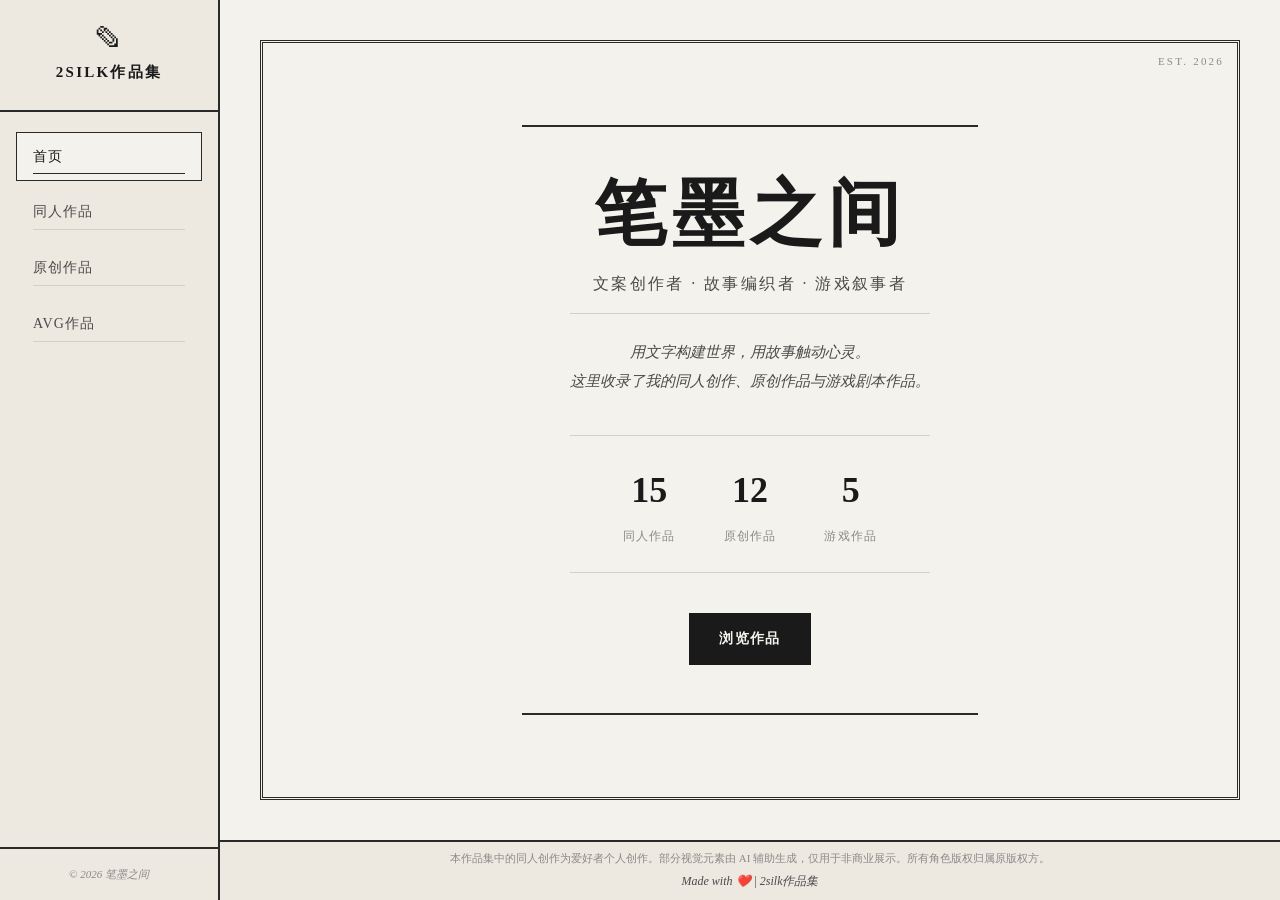
==== commit 51124961: "更新：删除正文藏头诗，齿牙为猾藏头诗移至目录阅读后显示，第八章标题改为？" ====
--- a/index.html
+++ b/index.html
@@ -339,7 +339,7 @@
 
   <!-- 全站页脚 -->
   <footer class="site-footer">
-    <p class="disclaimer-text">本作品集中的同人创作为爱好者个人创作，不使用任何官方美术素材。部分视觉元素由 AI 辅助生成，仅用于非商业展示。所有角色版权归属原版权方。</p>
+    <p class="disclaimer-text">本作品集中的同人创作为爱好者个人创作。部分视觉元素由 AI 辅助生成，仅用于非商业展示。所有角色版权归属原版权方。</p>
     <p class="footer-sign">Made with ❤️ | 2silk作品集</p>
   </footer>
 
--- a/style.css
+++ b/style.css
@@ -662,9 +662,7 @@
 
 .reader-article-header {
   text-align: center;
-  margin-bottom: 48px;
-  padding-bottom: 32px;
-  border-bottom: 3px double var(--border);
+  margin-bottom: 16px;
 }
 
 .reader-article-title {
@@ -765,7 +763,9 @@
   margin-top: 64px;
   margin-bottom: 64px;
   padding-top: 32px;
+  padding-bottom: 32px;
   border-top: 3px double var(--border);
+  border-bottom: 3px double var(--border);
   text-align: center;
   column-span: all;
 }
@@ -896,6 +896,37 @@
   color: var(--ink);
   border-left-color: var(--ink);
   font-weight: 600;
+}
+
+/* 目录中的藏头诗 */
+.toc-acrostic {
+  margin: 20px 12px;
+  padding: 16px;
+  background: var(--paper);
+  border: 1px solid var(--border);
+  text-align: center;
+  transition: opacity 0.6s ease;
+}
+
+.toc-acrostic.hidden {
+  opacity: 0;
+  pointer-events: none;
+}
+
+.toc-acrostic-label {
+  font-size: 11px;
+  color: var(--ink-muted);
+  margin-bottom: 8px;
+  letter-spacing: 0.15em;
+  text-transform: uppercase;
+}
+
+.toc-acrostic-text {
+  font-size: 18px;
+  font-weight: 700;
+  color: var(--ink);
+  font-family: Georgia, serif;
+  letter-spacing: 0.15em;
 }
 
 /* ===== 响应式 ===== */
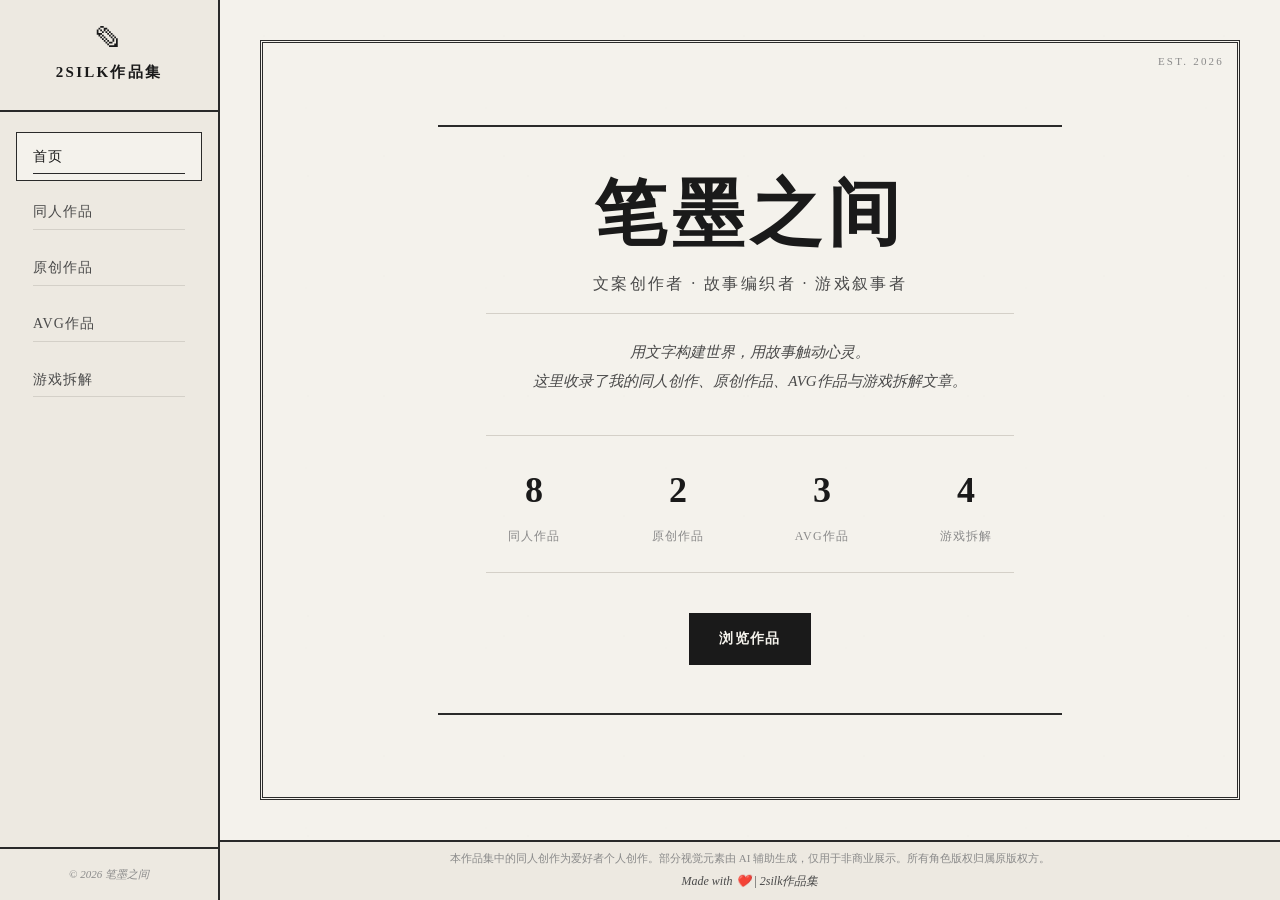
==== commit 7235ff17: "Update game analysis content and sync home stats" ====
--- a/index.html
+++ b/index.html
@@ -18,6 +18,7 @@
       <li><a href="#fanworks" class="nav-link" data-page="fanworks">同人作品</a></li>
       <li><a href="#originals" class="nav-link" data-page="originals">原创作品</a></li>
       <li><a href="#games" class="nav-link" data-page="games">AVG作品</a></li>
+      <li><a href="#game-analysis" class="nav-link" data-page="game-analysis">游戏拆解</a></li>
     </ul>
     <div class="nav-footer">
       <span>© 2026 笔墨之间</span>
@@ -43,19 +44,23 @@
         <div class="hero-content">
           <h1 class="hero-title">笔墨之间</h1>
           <p class="hero-subtitle">文案创作者 · 故事编织者 · 游戏叙事者</p>
-          <p class="hero-desc">用文字构建世界，用故事触动心灵。<br>这里收录了我的同人创作、原创作品与游戏剧本作品。</p>
+          <p class="hero-desc">用文字构建世界，用故事触动心灵。<br>这里收录了我的同人创作、原创作品、AVG作品与游戏拆解文章。</p>
           <div class="hero-stats">
             <div class="stat-item">
-              <span class="stat-num" data-count="15">0</span>
+              <span class="stat-num" data-stat-key="fanworks" data-count="0">0</span>
               <span class="stat-label">同人作品</span>
             </div>
             <div class="stat-item">
-              <span class="stat-num" data-count="12">0</span>
+              <span class="stat-num" data-stat-key="originals" data-count="0">0</span>
               <span class="stat-label">原创作品</span>
             </div>
             <div class="stat-item">
-              <span class="stat-num" data-count="5">0</span>
-              <span class="stat-label">游戏作品</span>
+              <span class="stat-num" data-stat-key="games" data-count="0">0</span>
+              <span class="stat-label">AVG作品</span>
+            </div>
+            <div class="stat-item">
+              <span class="stat-num" data-stat-key="game-analysis" data-count="0">0</span>
+              <span class="stat-label">游戏拆解</span>
             </div>
           </div>
           <div class="hero-cta">
@@ -101,6 +106,19 @@
           <p>橙光AVG视觉小说，含剧情文案、分支设计与角色塑造。</p>
         </div>
         <div class="work-grid" id="gamesGrid"></div>
+      </div>
+    </div>
+  </div>
+
+  <!-- 游戏拆解 -->
+  <div class="page-container" id="container-game-analysis" data-page="game-analysis">
+    <div class="page-scroll">
+      <div class="page-content game-analysis-page">
+        <div class="page-header">
+          <h2>游戏拆解</h2>
+          <p>从游戏设计视角出发，拆解角色塑造、叙事结构与系统机制。</p>
+        </div>
+        <div class="work-grid ga-grid" id="gameAnalysisGrid"></div>
       </div>
     </div>
   </div>
@@ -344,6 +362,7 @@
   </footer>
 
   <script src="data.js"></script>
+  <script src="game-analysis-data.js"></script>
   <script src="app.js"></script>
 </body>
 </html>
--- a/style.css
+++ b/style.css
@@ -333,6 +333,7 @@
 .hero-stats {
   display: flex;
   justify-content: center;
+  flex-wrap: wrap;
   gap: 48px;
   margin-bottom: 40px;
   padding: 24px 0;
@@ -341,6 +342,7 @@
 }
 
 .stat-item {
+  min-width: 96px;
   text-align: center;
 }
 
@@ -481,11 +483,25 @@
   width: 100%;
   height: 100%;
   object-fit: cover;
+  object-position: center;
   display: block;
 }
 
 .work-card.has-cover {
   padding-top: 0;
+}
+
+/* 游戏拆解卡片封面保持在框架内 */
+.ga-card.has-cover {
+  padding-top: 24px;
+}
+
+.ga-card .card-cover {
+  width: 100%;
+  margin: 0 0 16px;
+  border: 1px solid var(--border-light);
+  box-sizing: border-box;
+  background: var(--paper-aged);
 }
 
 .card-link {
@@ -724,7 +740,7 @@
 }
 
 .chapter-label {
-  color: var(--ink-muted);
+  color: var(--ink);
   margin-right: 8px;
   font-weight: 600;
 }
@@ -760,10 +776,10 @@
 }
 
 .reader-about {
-  margin-top: 64px;
-  margin-bottom: 64px;
-  padding-top: 32px;
-  padding-bottom: 32px;
+  margin-top: 20px;
+  margin-bottom: 56px;
+  padding-top: 24px;
+  padding-bottom: 24px;
   border-top: 3px double var(--border);
   border-bottom: 3px double var(--border);
   text-align: center;
@@ -896,6 +912,16 @@
   color: var(--ink);
   border-left-color: var(--ink);
   font-weight: 600;
+}
+
+.toc-item.toc-subitem {
+  padding-left: 24px;
+  font-size: 12px;
+}
+
+.toc-item.toc-subitem-2 {
+  padding-left: 36px;
+  font-size: 11px;
 }
 
 /* 目录中的藏头诗 */
@@ -1437,3 +1463,163 @@
     font-size: 11px;
   }
 }
+
+/* ===== 游戏拆解页 - 列表与报纸阅读排版 ===== */
+.game-analysis-page {
+  max-width: 1100px;
+}
+
+.ga-grid {
+  align-items: stretch;
+}
+
+.ga-card .card-title {
+  font-size: 22px;
+  line-height: 1.45;
+}
+
+.ga-card .card-summary {
+  -webkit-line-clamp: 4;
+}
+
+.ga-card .card-meta span:last-child {
+  font-weight: 600;
+  color: var(--ink-dim);
+}
+
+.reader-article-header--analysis {
+  margin-bottom: 28px;
+  padding-bottom: 24px;
+  border-bottom: 3px double var(--border);
+}
+
+.reader-article-header--analysis .reader-article-title {
+  font-size: 34px;
+  letter-spacing: 0.03em;
+}
+
+.ga-article,
+.reader-article .ga-body {
+  font-size: 15px;
+  line-height: 1.9;
+  color: var(--ink);
+}
+
+.ga-article h2.ga-heading,
+.reader-article h2.ga-heading {
+  font-size: 28px;
+  font-weight: 700;
+  color: var(--ink);
+  margin: 48px 0 20px;
+  padding-bottom: 10px;
+  border-bottom: 3px double var(--border);
+  font-family: Georgia, serif;
+  letter-spacing: 0.06em;
+  text-align: center;
+}
+
+.ga-article h2.ga-heading:first-child,
+.reader-article h2.ga-heading:first-child {
+  margin-top: 0;
+}
+
+.ga-article h3.ga-heading,
+.reader-article h3.ga-heading {
+  font-size: 20px;
+  font-weight: 700;
+  color: var(--ink);
+  margin: 36px 0 16px;
+  padding-bottom: 6px;
+  border-bottom: 1px solid var(--border-light);
+  font-family: Georgia, serif;
+}
+
+.ga-article h4.ga-heading,
+.reader-article h4.ga-heading {
+  font-size: 16px;
+  font-weight: 700;
+  color: var(--ink);
+  margin: 28px 0 12px;
+  padding-left: 12px;
+  border-left: 3px solid var(--border);
+}
+
+.ga-article p.ga-text,
+.reader-article p.ga-text {
+  margin-bottom: 1em;
+  text-indent: 2em;
+  text-align: justify;
+}
+
+/* 报纸风格图片网格 */
+.ga-img-grid {
+  display: grid;
+  grid-template-columns: repeat(auto-fill, minmax(280px, 1fr));
+  gap: 16px;
+  margin: 24px 0 28px;
+}
+
+.ga-img-grid.single {
+  grid-template-columns: 1fr;
+  max-width: 680px;
+  margin-left: auto;
+  margin-right: auto;
+}
+
+.ga-img-grid.double {
+  grid-template-columns: repeat(2, 1fr);
+}
+
+.ga-img-grid.triple {
+  grid-template-columns: repeat(3, 1fr);
+}
+
+.ga-img-grid.quad {
+  grid-template-columns: repeat(2, 1fr);
+}
+
+.ga-img-item {
+  border: 1px solid var(--border);
+  background: #fff;
+  padding: 6px;
+  box-shadow: 2px 2px 0 rgba(0,0,0,0.06);
+  break-inside: avoid;
+}
+
+.ga-img-item img {
+  width: 100%;
+  height: auto;
+  display: block;
+  filter: contrast(1.02);
+}
+
+.ga-img-item .ga-img-caption {
+  font-size: 11px;
+  color: var(--ink-muted);
+  text-align: center;
+  padding: 6px 4px 2px;
+  font-style: italic;
+  letter-spacing: 0.03em;
+  border-top: 1px solid var(--border-light);
+  margin-top: 6px;
+}
+
+@media (max-width: 768px) {
+  .ga-img-grid.double,
+  .ga-img-grid.triple,
+  .ga-img-grid.quad {
+    grid-template-columns: 1fr;
+  }
+
+  .ga-card .card-title,
+  .reader-article-header--analysis .reader-article-title,
+  .ga-article h2.ga-heading,
+  .reader-article h2.ga-heading {
+    font-size: 22px;
+  }
+
+  .ga-article h3.ga-heading,
+  .reader-article h3.ga-heading {
+    font-size: 17px;
+  }
+}
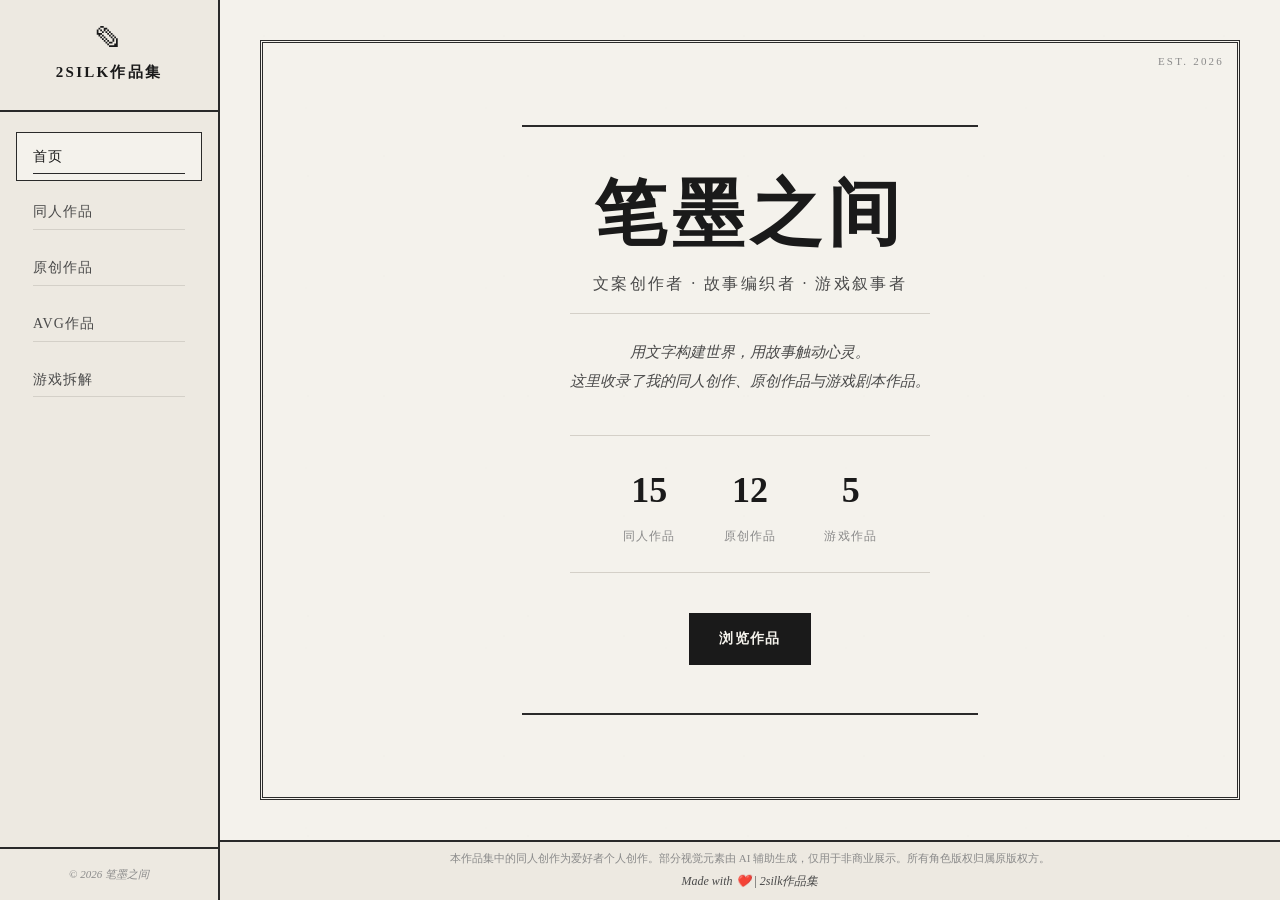
==== commit 3c0ce2b9: "新增游戏拆解栏目：修复图片渲染、Markdown格式转换、装饰符号优化" ====
--- a/index.html
+++ b/index.html
@@ -44,23 +44,19 @@
         <div class="hero-content">
           <h1 class="hero-title">笔墨之间</h1>
           <p class="hero-subtitle">文案创作者 · 故事编织者 · 游戏叙事者</p>
-          <p class="hero-desc">用文字构建世界，用故事触动心灵。<br>这里收录了我的同人创作、原创作品、AVG作品与游戏拆解文章。</p>
+          <p class="hero-desc">用文字构建世界，用故事触动心灵。<br>这里收录了我的同人创作、原创作品与游戏剧本作品。</p>
           <div class="hero-stats">
             <div class="stat-item">
-              <span class="stat-num" data-stat-key="fanworks" data-count="0">0</span>
+              <span class="stat-num" data-count="15">0</span>
               <span class="stat-label">同人作品</span>
             </div>
             <div class="stat-item">
-              <span class="stat-num" data-stat-key="originals" data-count="0">0</span>
+              <span class="stat-num" data-count="12">0</span>
               <span class="stat-label">原创作品</span>
             </div>
             <div class="stat-item">
-              <span class="stat-num" data-stat-key="games" data-count="0">0</span>
-              <span class="stat-label">AVG作品</span>
-            </div>
-            <div class="stat-item">
-              <span class="stat-num" data-stat-key="game-analysis" data-count="0">0</span>
-              <span class="stat-label">游戏拆解</span>
+              <span class="stat-num" data-count="5">0</span>
+              <span class="stat-label">游戏作品</span>
             </div>
           </div>
           <div class="hero-cta">
@@ -113,12 +109,12 @@
   <!-- 游戏拆解 -->
   <div class="page-container" id="container-game-analysis" data-page="game-analysis">
     <div class="page-scroll">
-      <div class="page-content game-analysis-page">
+      <div class="page-content">
         <div class="page-header">
           <h2>游戏拆解</h2>
-          <p>从游戏设计视角出发，拆解角色塑造、叙事结构与系统机制。</p>
-        </div>
-        <div class="work-grid ga-grid" id="gameAnalysisGrid"></div>
+          <p>游戏叙事分析、机制拆解与设计反思。</p>
+        </div>
+        <div class="work-grid" id="gameAnalysisGrid"></div>
       </div>
     </div>
   </div>
@@ -362,7 +358,6 @@
   </footer>
 
   <script src="data.js"></script>
-  <script src="game-analysis-data.js"></script>
   <script src="app.js"></script>
 </body>
 </html>
--- a/style.css
+++ b/style.css
@@ -333,7 +333,6 @@
 .hero-stats {
   display: flex;
   justify-content: center;
-  flex-wrap: wrap;
   gap: 48px;
   margin-bottom: 40px;
   padding: 24px 0;
@@ -342,7 +341,6 @@
 }
 
 .stat-item {
-  min-width: 96px;
   text-align: center;
 }
 
@@ -483,25 +481,11 @@
   width: 100%;
   height: 100%;
   object-fit: cover;
-  object-position: center;
   display: block;
 }
 
 .work-card.has-cover {
   padding-top: 0;
-}
-
-/* 游戏拆解卡片封面保持在框架内 */
-.ga-card.has-cover {
-  padding-top: 24px;
-}
-
-.ga-card .card-cover {
-  width: 100%;
-  margin: 0 0 16px;
-  border: 1px solid var(--border-light);
-  box-sizing: border-box;
-  background: var(--paper-aged);
 }
 
 .card-link {
@@ -740,7 +724,7 @@
 }
 
 .chapter-label {
-  color: var(--ink);
+  color: var(--ink-muted);
   margin-right: 8px;
   font-weight: 600;
 }
@@ -775,11 +759,37 @@
   column-span: all;
 }
 
+.reader-image-wrapper {
+  margin: 24px 0;
+  text-align: center;
+  column-span: all;
+}
+
+.reader-image {
+  max-width: 100%;
+  height: auto;
+  border-radius: 4px;
+  box-shadow: 0 2px 12px rgba(0,0,0,0.08);
+}
+
+.reader-caption {
+  margin-top: 8px;
+  font-size: 13px;
+  color: var(--ink-muted);
+  text-indent: 0;
+  text-align: center;
+}
+
+.reader-paragraph strong {
+  font-weight: 700;
+  color: var(--ink);
+}
+
 .reader-about {
-  margin-top: 20px;
-  margin-bottom: 56px;
-  padding-top: 24px;
-  padding-bottom: 24px;
+  margin-top: 64px;
+  margin-bottom: 64px;
+  padding-top: 32px;
+  padding-bottom: 32px;
   border-top: 3px double var(--border);
   border-bottom: 3px double var(--border);
   text-align: center;
@@ -912,16 +922,6 @@
   color: var(--ink);
   border-left-color: var(--ink);
   font-weight: 600;
-}
-
-.toc-item.toc-subitem {
-  padding-left: 24px;
-  font-size: 12px;
-}
-
-.toc-item.toc-subitem-2 {
-  padding-left: 36px;
-  font-size: 11px;
 }
 
 /* 目录中的藏头诗 */
@@ -1463,163 +1463,3 @@
     font-size: 11px;
   }
 }
-
-/* ===== 游戏拆解页 - 列表与报纸阅读排版 ===== */
-.game-analysis-page {
-  max-width: 1100px;
-}
-
-.ga-grid {
-  align-items: stretch;
-}
-
-.ga-card .card-title {
-  font-size: 22px;
-  line-height: 1.45;
-}
-
-.ga-card .card-summary {
-  -webkit-line-clamp: 4;
-}
-
-.ga-card .card-meta span:last-child {
-  font-weight: 600;
-  color: var(--ink-dim);
-}
-
-.reader-article-header--analysis {
-  margin-bottom: 28px;
-  padding-bottom: 24px;
-  border-bottom: 3px double var(--border);
-}
-
-.reader-article-header--analysis .reader-article-title {
-  font-size: 34px;
-  letter-spacing: 0.03em;
-}
-
-.ga-article,
-.reader-article .ga-body {
-  font-size: 15px;
-  line-height: 1.9;
-  color: var(--ink);
-}
-
-.ga-article h2.ga-heading,
-.reader-article h2.ga-heading {
-  font-size: 28px;
-  font-weight: 700;
-  color: var(--ink);
-  margin: 48px 0 20px;
-  padding-bottom: 10px;
-  border-bottom: 3px double var(--border);
-  font-family: Georgia, serif;
-  letter-spacing: 0.06em;
-  text-align: center;
-}
-
-.ga-article h2.ga-heading:first-child,
-.reader-article h2.ga-heading:first-child {
-  margin-top: 0;
-}
-
-.ga-article h3.ga-heading,
-.reader-article h3.ga-heading {
-  font-size: 20px;
-  font-weight: 700;
-  color: var(--ink);
-  margin: 36px 0 16px;
-  padding-bottom: 6px;
-  border-bottom: 1px solid var(--border-light);
-  font-family: Georgia, serif;
-}
-
-.ga-article h4.ga-heading,
-.reader-article h4.ga-heading {
-  font-size: 16px;
-  font-weight: 700;
-  color: var(--ink);
-  margin: 28px 0 12px;
-  padding-left: 12px;
-  border-left: 3px solid var(--border);
-}
-
-.ga-article p.ga-text,
-.reader-article p.ga-text {
-  margin-bottom: 1em;
-  text-indent: 2em;
-  text-align: justify;
-}
-
-/* 报纸风格图片网格 */
-.ga-img-grid {
-  display: grid;
-  grid-template-columns: repeat(auto-fill, minmax(280px, 1fr));
-  gap: 16px;
-  margin: 24px 0 28px;
-}
-
-.ga-img-grid.single {
-  grid-template-columns: 1fr;
-  max-width: 680px;
-  margin-left: auto;
-  margin-right: auto;
-}
-
-.ga-img-grid.double {
-  grid-template-columns: repeat(2, 1fr);
-}
-
-.ga-img-grid.triple {
-  grid-template-columns: repeat(3, 1fr);
-}
-
-.ga-img-grid.quad {
-  grid-template-columns: repeat(2, 1fr);
-}
-
-.ga-img-item {
-  border: 1px solid var(--border);
-  background: #fff;
-  padding: 6px;
-  box-shadow: 2px 2px 0 rgba(0,0,0,0.06);
-  break-inside: avoid;
-}
-
-.ga-img-item img {
-  width: 100%;
-  height: auto;
-  display: block;
-  filter: contrast(1.02);
-}
-
-.ga-img-item .ga-img-caption {
-  font-size: 11px;
-  color: var(--ink-muted);
-  text-align: center;
-  padding: 6px 4px 2px;
-  font-style: italic;
-  letter-spacing: 0.03em;
-  border-top: 1px solid var(--border-light);
-  margin-top: 6px;
-}
-
-@media (max-width: 768px) {
-  .ga-img-grid.double,
-  .ga-img-grid.triple,
-  .ga-img-grid.quad {
-    grid-template-columns: 1fr;
-  }
-
-  .ga-card .card-title,
-  .reader-article-header--analysis .reader-article-title,
-  .ga-article h2.ga-heading,
-  .reader-article h2.ga-heading {
-    font-size: 22px;
-  }
-
-  .ga-article h3.ga-heading,
-  .reader-article h3.ga-heading {
-    font-size: 17px;
-  }
-}
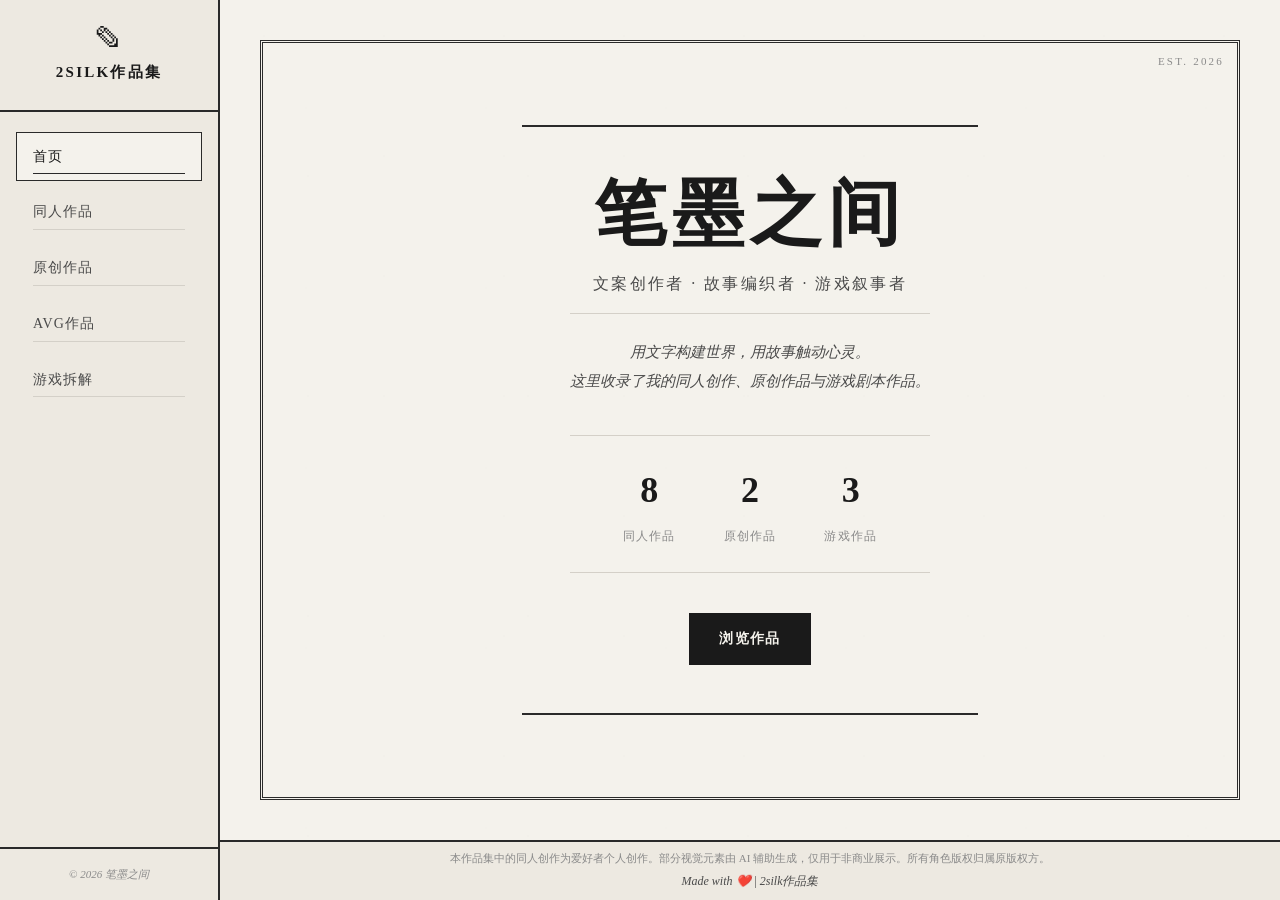
==== commit ae1d5c1f: "首页统计数量与实际作品同步，并支持点击跳转" ====
--- a/index.html
+++ b/index.html
@@ -46,16 +46,16 @@
           <p class="hero-subtitle">文案创作者 · 故事编织者 · 游戏叙事者</p>
           <p class="hero-desc">用文字构建世界，用故事触动心灵。<br>这里收录了我的同人创作、原创作品与游戏剧本作品。</p>
           <div class="hero-stats">
-            <div class="stat-item">
-              <span class="stat-num" data-count="15">0</span>
+            <div class="stat-item stat-link" data-page="fanworks" data-category="fanworks">
+              <span class="stat-num" data-count="0">0</span>
               <span class="stat-label">同人作品</span>
             </div>
-            <div class="stat-item">
-              <span class="stat-num" data-count="12">0</span>
+            <div class="stat-item stat-link" data-page="originals" data-category="originals">
+              <span class="stat-num" data-count="0">0</span>
               <span class="stat-label">原创作品</span>
             </div>
-            <div class="stat-item">
-              <span class="stat-num" data-count="5">0</span>
+            <div class="stat-item stat-link" data-page="games" data-category="games">
+              <span class="stat-num" data-count="0">0</span>
               <span class="stat-label">游戏作品</span>
             </div>
           </div>
--- a/style.css
+++ b/style.css
@@ -344,6 +344,16 @@
   text-align: center;
 }
 
+.stat-link {
+  cursor: pointer;
+  transition: transform var(--transition), opacity var(--transition);
+}
+
+.stat-link:hover {
+  transform: translateY(-3px);
+  opacity: 0.85;
+}
+
 .stat-num {
   display: block;
   font-size: 36px;
@@ -466,6 +476,8 @@
   font-size: 24px;
   flex-shrink: 0;
   border: 1px solid var(--border);
+  font-family: 'Georgia', 'Times New Roman', serif;
+  font-variant-emoji: text;
 }
 
 .card-cover {
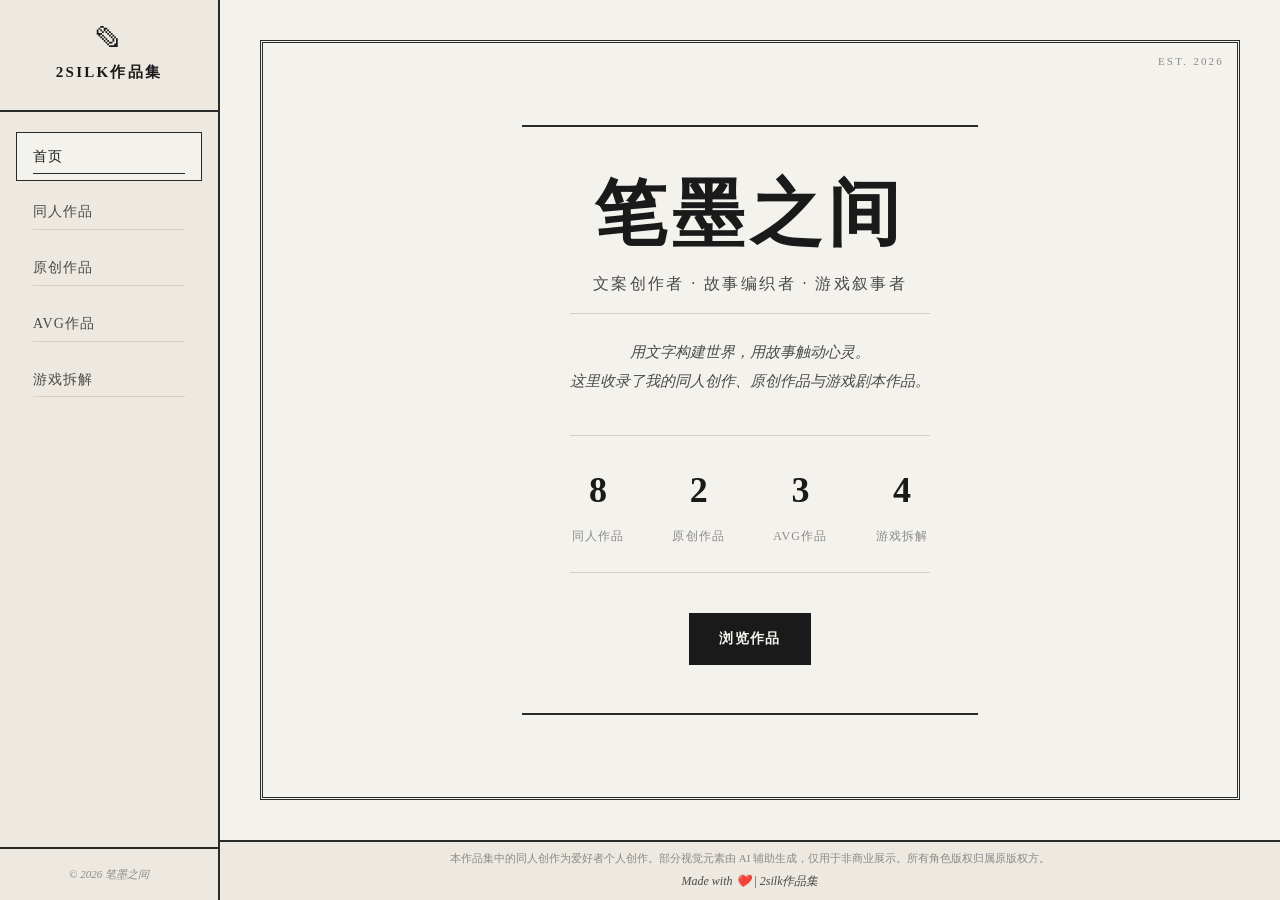
==== commit 90213531: "首页新增游戏拆解统计栏目" ====
--- a/index.html
+++ b/index.html
@@ -56,7 +56,11 @@
             </div>
             <div class="stat-item stat-link" data-page="games" data-category="games">
               <span class="stat-num" data-count="0">0</span>
-              <span class="stat-label">游戏作品</span>
+              <span class="stat-label">AVG作品</span>
+            </div>
+            <div class="stat-item stat-link" data-page="game-analysis" data-category="gameAnalysis">
+              <span class="stat-num" data-count="0">0</span>
+              <span class="stat-label">游戏拆解</span>
             </div>
           </div>
           <div class="hero-cta">
